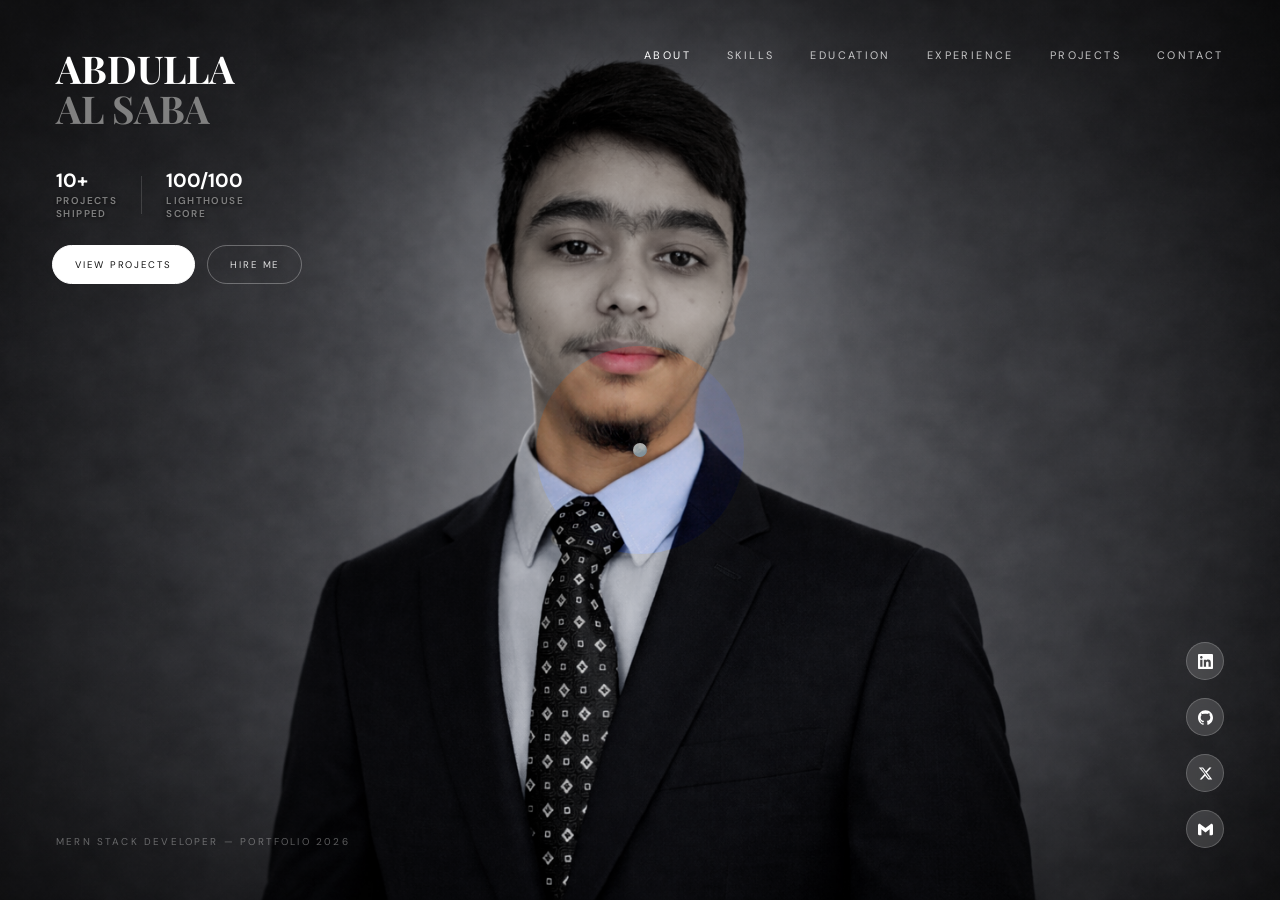
==== index.html @ 8717c853 "fix: portfolio ui and footer" ====
<!DOCTYPE html>
<html lang="en">

<head>
  <meta charset="UTF-8">
  <meta name="viewport" content="width=device-width, initial-scale=1.0">
  <meta name="description"
    content="Abdulla Al Saba — MERN Stack Developer specializing in MongoDB, Express.js, React, Node.js, Next.js, and Tailwind CSS. View my projects and resume.">
  <title>Abdulla Al Saba</title>
  <meta property="og:title" content="Abdulla Al Saba — MERN Stack Developer">
  <meta property="og:description"
    content="MERN Stack Developer specializing in MongoDB, Express.js, React, Node.js, Next.js, and Tailwind CSS.">
  <meta property="og:image" content="https://abdulla.pro.bd/profile/abdullaal.png">
  <meta property="og:url" content="https://abdulla.pro.bd/">
  <meta property="og:type" content="website">
  <link
    href="https://fonts.googleapis.com/css2?family=Playfair+Display:ital,wght@0,400;0,700;1,400&family=Cormorant+Garamond:wght@300;400;500&family=DM+Sans:wght@300;400&display=swap"
    rel="stylesheet">

  <link rel="shortcut icon" href="./favicon/my-brand.svg" type="image/x-icon">
  <link rel="apple-touch-icon" href="./favicon/my-brand.svg">
  <link rel="stylesheet" href="./styles.css">
</head>

<body>

  <!-- ===== HERO ===== -->
  <div id="hero">
    <div id="grid"></div>
    <div id="portrait-layer">
      <img id="img-base" alt="Abdulla Al Saba" src="./profile/saba.png">
      <img id="img-alt" alt="Abdulla Al Saba" src="./profile/saba.png">
    </div>
    <div id="hero-ui">
      <div id="name">
        <span id="name-first">ABDULLA</span>
        <span id="name-last">AL SABA</span>
      </div>

      <nav id="nav">
        <button id="nav-toggle" class="nav-toggle" aria-label="Open menu" aria-expanded="false"
          aria-controls="nav-menu">
          <span class="nav-toggle-lines" aria-hidden="true"></span>
        </button>

        <div id="nav-links" class="nav-links" aria-label="Primary navigation">
          <a href="#" class="nav-about" id="nav-about-btn">About</a>
          <a href="#" id="nav-skills-btn">Skills</a>
          <a href="#" id="nav-resume-btn">Education</a>
          <a href="#" id="nav-experience-btn">Experience</a>
          <a href="#" id="nav-projects-btn">Projects</a>
          <a href="#" id="nav-contact-btn">Contact</a>
        </div>

        <div id="nav-menu" class="nav-menu" aria-hidden="true">
          <a href="#" class="nav-menu-link" data-open="sec-about">About</a>
          <a href="#" class="nav-menu-link" data-open="sec-skills">Skills</a>
          <a href="#" class="nav-menu-link" data-open="sec-resume">Education</a>
          <a href="#" class="nav-menu-link" data-open="sec-experience">Experience</a>
          <a href="#" class="nav-menu-link" data-open="sec-projects">Projects</a>
          <a href="#" class="nav-menu-link" data-open="sec-contact">Contact</a>
        </div>
      </nav>

      <div id="socials">
        <a href="https://www.linkedin.com/in/abdullah-alsaba/" target="_blank" title="LinkedIn">
          <svg viewBox="0 0 24 24">
            <path
              d="M20.447 20.452h-3.554v-5.569c0-1.328-.027-3.037-1.852-3.037-1.853 0-2.136 1.445-2.136 2.939v5.667H9.351V9h3.414v1.561h.046c.477-.9 1.637-1.85 3.37-1.85 3.601 0 4.267 2.37 4.267 5.455v6.286zM5.337 7.433c-1.144 0-2.063-.926-2.063-2.065 0-1.138.92-2.063 2.063-2.063 1.14 0 2.064.925 2.064 2.063 0 1.139-.925 2.065-2.064 2.065zm1.782 13.019H3.555V9h3.564v11.452zM22.225 0H1.771C.792 0 0 .774 0 1.729v20.542C0 23.227.792 24 1.771 24h20.451C23.2 24 24 23.227 24 22.271V1.729C24 .774 23.2 0 22.222 0h.003z" />
          </svg>
        </a>
        <a href="https://github.com/abdullah-alsaba" target="_blank" title="GitHub">
          <svg viewBox="0 0 24 24">
            <path
              d="M12 .297c-6.63 0-12 5.373-12 12 0 5.303 3.438 9.8 8.205 11.385.6.113.82-.258.82-.577 0-.285-.01-1.04-.015-2.04-3.338.724-4.042-1.61-4.042-1.61C4.422 18.07 3.633 17.7 3.633 17.7c-1.087-.744.084-.729.084-.729 1.205.084 1.838 1.236 1.838 1.236 1.07 1.835 2.809 1.305 3.495.998.108-.776.417-1.305.76-1.605-2.665-.3-5.466-1.332-5.466-5.93 0-1.31.465-2.38 1.235-3.22-.135-.303-.54-1.523.105-3.176 0 0 1.005-.322 3.3 1.23.96-.267 1.98-.399 3-.405 1.02.006 2.04.138 3 .405 2.28-1.552 3.285-1.23 3.285-1.23.645 1.653.24 2.873.12 3.176.765.84 1.23 1.91 1.23 3.22 0 4.61-2.805 5.625-5.475 5.92.42.36.81 1.096.81 2.22 0 1.606-.015 2.896-.015 3.286 0 .315.21.69.825.57C20.565 22.092 24 17.592 24 12.297c0-6.627-5.373-12-12-12" />
          </svg>
        </a>
        <a href="https://x.com/abdulla_saba" target="_blank" title="X">
          <svg viewBox="0 0 24 24">
            <path
              d="M18.244 2.25h3.308l-7.227 8.26 8.502 11.24H16.17l-4.714-6.231-5.401 6.231H2.748l7.73-8.835L1.254 2.25H8.08l4.713 6.231zm-1.161 17.52h1.833L7.084 4.126H5.117z" />
          </svg>
        </a>
        <a href="mailto:abdullah.alsaba.dev@gmail.com" title="Email">
          <svg viewBox="0 0 24 24">
            <path
              d="M24 5.457v13.909c0 .904-.732 1.636-1.636 1.636h-3.819V11.73L12 16.64l-6.545-4.91v9.273H1.636A1.636 1.636 0 0 1 0 19.366V5.457c0-2.023 2.309-3.178 3.927-1.964L5.455 4.64 12 9.548l6.545-4.91 1.528-1.145C21.69 2.28 24 3.434 24 5.457z" />
          </svg>
        </a>
      </div>

      <div id="hero-stats">
        <div class="hero-stat">
          <span class="hero-stat-num">10+</span>
          <span class="hero-stat-label">PROJECTS<br>SHIPPED</span>
        </div>
        <span class="hero-stat-divider"></span>
        <div class="hero-stat">
          <span class="hero-stat-num">100/100</span>
          <span class="hero-stat-label">LIGHTHOUSE<br>SCORE</span>
        </div>
      </div>

      <div id="hero-cta">
        <a href="#" id="cta-projects" class="cta-btn cta-primary">View Projects</a>
        <a href="#" id="cta-contact" class="cta-btn cta-secondary">Hire Me</a>
      </div>

      <div id="tagline">
        MERN Stack Developer — Portfolio 2026
      </div>
    </div>
  </div>

  <!-- ===== ABOUT PANEL ===== -->
  <div id="about-panel">
    <div id="about-panel-main">
      <div id="about-img">
        <img src="./profile/abdullaal.png" alt="Abdulla Al Saba" />
      </div>
      <div id="about-content">

        <button id="back-btn">
          <svg viewBox="0 0 24 24" stroke-width="1.5" stroke-linecap="round" stroke-linejoin="round">
            <path d="M19 12H5M12 5l-7 7 7 7" />
          </svg>
          Back
        </button>

        <div>
          <!-- Sub-navigation -->
          <div id="about-subnav">
            <button class="subnav-btn active" data-target="sec-about">About Me</button>
            <button class="subnav-btn" data-target="sec-skills">Skills</button>
            <button class="subnav-btn" data-target="sec-resume">Education</button>
            <button class="subnav-btn" data-target="sec-experience">Experience</button>
            <button class="subnav-btn" data-target="sec-projects">Projects</button>
            <button class="subnav-btn" data-target="sec-contact">Contact</button>
          </div>

          <!-- ABOUT ME -->
          <div id="sec-about" class="about-section visible">
            <p class="about-eyebrow">Who I Am</p>
            <h1 class="about-heading">Crafting<br><em>meaningful</em><br>experiences.</h1>

            <p class="about-body">
              I'm <strong>Abdulla Al Saba</strong>, a <strong>MERN Stack Developer</strong> who enjoys turning ideas
              into
              clean, responsive, and scalable web applications. What pulled me into programming wasn't a single
              moment — it was the slow realization that every website I used was just logic and structure someone had
              carefully put together, and I wanted to learn how to build that myself.
            </p>

            <p class="about-body">
              I work across the full stack: on the backend, I design <strong>REST APIs</strong>, build secure
              <strong>JWT and OAuth authentication flows</strong>, and work with <strong>MongoDB</strong> for data
              modeling and management. On the frontend, I craft interfaces with
              <strong>React, Next.js, TypeScript, and Tailwind CSS</strong>. Alongside project work, I practice
              algorithmic problem-solving on <strong>LeetCode</strong> to keep my DSA fundamentals sharp — because
              solid architecture and clean logic come from the same foundation.
            </p>

            <p class="about-body">
              I'm currently pursuing a <strong>BSc in Chemistry</strong> at Dhaka Central University, but software
              development is where I direct most of my time and energy — it's a deliberate choice, not a backup plan.
              I care about writing code that's easy to reason about, not just code that works.
            </p>

            <p class="about-body"
              style="font-style: italic; color: rgba(255,255,255,0.5); border-left: 2px solid rgba(255,255,255,0.15); padding-left: 16px;">
              Building full-stack applications with React, Next.js, TypeScript, Node.js, Express.js, and MongoDB —
              with a focus on clean architecture, secure authentication, and responsive user experiences.
            </p>
          </div>

          <!-- SKILLS -->
          <div id="sec-skills" class="about-section">
            <p class="about-eyebrow">Skills</p>
            <h1 class="about-heading">My<br>skills.</h1>

            <div class="skills-groups">
              <div class="skills-group">
                <p class="skills-group-title">Frontend</p>
                <div class="skills-group-list">
                  <div class="skill-item">
                    <div class="skill-name">React.js</div>
                    <div class="skill-desc">Components, hooks, state, UI patterns</div>
                  </div>

                  <div class="skill-item">
                    <div class="skill-name">Next.js</div>
                    <div class="skill-desc">App Router, SSR, API routes, routing, deployment</div>
                  </div>

                  <div class="skill-item">
                    <div class="skill-name">TypeScript</div>
                    <div class="skill-desc">Types, interfaces, generics, type-safe development</div>
                  </div>

                  <div class="skill-item">
                    <div class="skill-name">JavaScript (ES6+)</div>
                    <div class="skill-desc">Core language, async programming, DOM</div>
                  </div>

                  <div class="skill-item">
                    <div class="skill-name">Tailwind CSS / DaisyUI</div>
                    <div class="skill-desc">Utility-first styling, responsive layouts</div>
                  </div>

                  <div class="skill-item">
                    <div class="skill-name">HTML5 / CSS3</div>
                    <div class="skill-desc">Semantic structure, layouts, animations</div>
                  </div>

                  <div class="skill-item">
                    <div class="skill-name">Framer Motion</div>
                    <div class="skill-desc">Page and component animations</div>
                  </div>
                </div>
              </div>

              <div class="skills-group">
                <p class="skills-group-title">Backend</p>
                <div class="skills-group-list">
                  <div class="skill-item">
                    <div class="skill-name">Node.js / Express.js</div>
                    <div class="skill-desc">REST API design & structure</div>
                  </div>
                  <div class="skill-item">
                    <div class="skill-name">Authentication</div>
                    <div class="skill-desc">JWT, OAuth, Better Auth, HttpOnly cookie-based auth</div>
                  </div>
                  <div class="skill-item">
                    <div class="skill-name">MongoDB</div>
                    <div class="skill-desc">Schema design, normalized collections, relational queries</div>
                  </div>
                  <div class="skill-item">
                    <div class="skill-name">REST APIs</div>
                    <div class="skill-desc">CRUD, filtering, search endpoints</div>
                  </div>
                </div>
              </div>

              <div class="skills-group">
                <p class="skills-group-title">Tools &amp; Deployment</p>
                <div class="skills-group-list">
                  <div class="skill-item">
                    <div class="skill-name">Git / GitHub</div>
                  </div>
                  <div class="skill-item">
                    <div class="skill-name">Vercel, Netlify, Render, Railway</div>
                  </div>
                  <div class="skill-item">
                    <div class="skill-name">Vite, Firebase</div>
                  </div>
                  <div class="skill-item">
                    <div class="skill-name">LeetCode</div>
                    <div class="skill-desc">DSA / problem solving</div>
                  </div>
                </div>
              </div>

              <div class="skills-group-tags">
                <p class="skills-group-title">Tools I use</p>
                <div class="skills-row">
                  <span class="skill-tag">Node.js</span>
                  <span class="skill-tag">Express.js</span>
                  <span class="skill-tag">React</span>
                  <span class="skill-tag">MongoDB</span>
                  <span class="skill-tag">Next.js</span>
                  <span class="skill-tag">REST APIs</span>
                  <span class="skill-tag">JWT</span>
                  <span class="skill-tag">OAuth</span>
                  <span class="skill-tag">Vercel</span>
                  <span class="skill-tag">Render</span>
                  <span class="skill-tag">Railway</span>
                  <span class="skill-tag">JavaScript</span>
                  <span class="skill-tag">TypeScript</span>
                  <span class="skill-tag">Tailwind CSS</span>
                </div>
              </div>
            </div>
          </div>

          <!-- RESUME -->
          <div id="sec-resume" class="about-section">
            <p class="about-eyebrow">Education</p>
            <h1 class="about-heading">My<br>educational journey.</h1>

            <p class="about-body" style="margin-bottom: 24px;">
              While pursuing my BSc in Chemistry, I discovered a strong interest in web development
              and started learning to code on my own. Since then, I have been building projects and
              developing my web development skills alongside my academic studies.
            </p>

            <p class="section-label">Education</p>
            <div class="journey" aria-label="Education timeline">
              <div class="journey-item">
                <div class="journey-row">
                  <div class="journey-degree">BSc in Chemistry</div>
                  <div class="journey-year">Ongoing</div>
                </div>
                <div class="journey-org">Dhaka Central University</div>
              </div>

              <div class="journey-item">
                <div class="journey-row">
                  <div class="journey-degree">HSC</div>
                  <div class="journey-year">2021</div>
                </div>
                <div class="journey-org">Nishindara Fakir Uddin School and College</div>
              </div>

              <div class="journey-item">
                <div class="journey-row">
                  <div class="journey-degree">Alim (equivalent to HSC / A-Level)</div>
                  <div class="journey-year">TODO</div>
                </div>
                <div class="journey-org">TODO: Add institution name</div>
              </div>

              <div class="journey-item">
                <div class="journey-row">
                  <div class="journey-degree">Dakhil (equivalent to SSC / O-Level)</div>
                  <div class="journey-year">2019</div>
                </div>
                <div class="journey-org">Nasaratpur Dhontola Alim Madrasha</div>
              </div>
            </div>
          </div>

          <!-- EXPERIENCE -->
          <div id="sec-experience" class="about-section">
            <p class="about-eyebrow">Work History</p>
            <h1 class="about-heading">My<br>experience.</h1>

            <p class="about-body" style="margin-bottom: 24px;">
              Roles and positions that shaped my approach to development, collaboration, and
              structured thinking — long before I wrote my first line of production code.
            </p>

            <p class="section-label">Experience</p>
            <div class="journey" aria-label="Work experience timeline">
              <div class="journey-item">
                <div class="journey-row">
                  <div class="journey-degree">Computer Lab Assistant (Part-Time)</div>
                  <div class="journey-year">Jan 2025 – Jan 2026</div>
                </div>
                <div class="journey-org">Faisal's Commerce Lab — Dhaka, Bangladesh</div>
                <ul class="journey-bullets">
                  <li>Managed and formatted structured digital documents, spreadsheets, and records — early exposure to
                    organized, systematic workflows that later shaped how I approach clean, structured code.</li>
                  <li>Coordinated with teachers and students to gather information and prepare materials, building
                    communication and attention-to-detail habits relevant to client/collaborative work.</li>
                  <li>Handled document editing and basic image editing in Photoshop, maintaining organized digital file
                    systems — a habit that carried over into how I structure project folders and codebases today.</li>
                </ul>
              </div>
            </div>
          </div>

          <!-- PROJECTS -->
          <div id="sec-projects" class="about-section">
            <p class="about-eyebrow">Selected Work</p>
            <h1 class="about-heading">What I've<br>built.</h1>

            <div class="projects-grid">
              <div class="project-card">
                <p class="project-number">01</p>
                <p class="project-title">Personal Portfolio Website</p>
                <p class="project-desc">My personal portfolio website — fully responsive, built from scratch with custom
                  cursor interactions and smooth section transitions. Deployed with a custom domain and SEO
                  optimization.
                </p>
                <div class="project-metrics">
                  <span class="metric-badge metric-badge-accent">100/100 Lighthouse (Accessibility / Best Practices /
                    SEO)</span>
                </div>
                <div class="project-actions">
                  <a class="project-link" href="./projects/portfolio.html">View Details</a>
                  <a class="project-link" href="https://abdulla.pro.bd/" target="_blank" rel="noreferrer">Live</a>
                  <a class="project-link" href="https://github.com/abdullah-alsaba/ABDULLA-AL-SABA" target="_blank"
                    rel="noreferrer">GitHub</a>
                </div>
                <div class="project-tags">
                  <span class="project-tag">HTML</span>
                  <span class="project-tag">CSS</span>
                  <span class="project-tag">JavaScript</span>
                </div>
              </div>

              <div class="project-card">
                <p class="project-number">02</p>
                <p class="project-title">SkillSphere</p>
                <p class="project-desc">An online learning platform designed to deliver an engaging and user-friendly
                  educational experience. Features a responsive interface, organized course content, and reusable React
                  components — demonstrating modern frontend architecture and clean UI development. Structured the app
                  around Next.js file-based routing with reusable course card components to keep page code DRY, and used
                  CSS Grid layouts for course listings rather than flexbox so content scales predictably across device
                  sizes.</p>
                <div class="project-metrics">
                  <span class="metric-badge metric-badge-accent">92/100 PERFORMANCE</span>
                  <span class="metric-badge metric-badge-accent">100/100 BEST PRACTICES</span>
                  <span class="metric-badge metric-badge-accent">100/100 SEO</span>
                </div>
                <div class="project-actions">
                  <a class="project-link" href="./projects/skillsphere.html">View Details</a>
                  <a class="project-link" href="https://skillsphere-omega-neon.vercel.app/" target="_blank"
                    rel="noreferrer">Live</a>
                  <a class="project-link" href="https://github.com/abdullah-alsaba/SkillSphereb" target="_blank"
                    rel="noreferrer">GitHub</a>
                </div>
                <div class="project-tags">
                  <span class="project-tag">Next.js</span>
                  <span class="project-tag">React</span>
                  <span class="project-tag">JavaScript</span>
                  <span class="project-tag">HTML</span>
                  <span class="project-tag">CSS</span>
                </div>
              </div>


              <div class="project-card">
                <p class="project-number">03</p>
                <p class="project-title">Fable</p>
                <p class="project-desc">
                  A full-stack digital ebook sharing and publishing platform built for readers and independent writers.
                  Fable allows readers to discover, purchase, bookmark, and read ebooks, while writers can publish and
                  manage
                  their own books. The platform includes role-based access for Readers, Writers, and Admins, secure
                  authentication,
                  Stripe payments, ebook management, image uploads, search and filtering, responsive dashboards, and
                  admin
                  analytics.
                </p>

                <div class="project-metrics">
                  <span class="metric-badge metric-badge-accent">100/100 BEST PRACTICES</span>
                  <span class="metric-badge metric-badge-accent">100/100 SEO</span>
                </div>

                <div class="project-actions">
                  <a class="project-link" href="./projects/fable.html">View Details</a>
                  <a class="project-link" href="https://fable-nine-ashy.vercel.app/" target="_blank"
                    rel="noreferrer">Live</a>
                  <a class="project-link" href="https://github.com/abdullah-alsaba/Fable_client" target="_blank"
                    rel="noreferrer">Client</a>
                  <a class="project-link" href="https://github.com/abdullah-alsaba/Fable_server" target="_blank"
                    rel="noreferrer">Server</a>
                </div>

                <div class="project-tags">
                  <span class="project-tag">Next.js</span>
                  <span class="project-tag">React</span>
                  <span class="project-tag">Node.js</span>
                  <span class="project-tag">Express.js</span>
                  <span class="project-tag">MongoDB</span>
                  <span class="project-tag">Stripe</span>
                </div>
              </div>


              <div class="project-card">
                <p class="project-number">04</p>
                <p class="project-title">SportNest</p>
                <p class="project-desc">A full-stack sports facility booking platform, similar in spirit to Playo or
                  BookMyTurf. Users can search, filter, and book facilities by date and time slot, while logged-in
                  owners
                  can list and manage their own facilities. Chose a JWT stored in an HttpOnly cookie over local storage
                  to
                  keep auth state secure and persistent across page reloads, verified through Express middleware on
                  every
                  protected route. Designed the MongoDB schema around normalized Facility, Booking, and User collections
                  with referenced ObjectIds to keep booking history queries fast and avoid data duplication.</p>
                <div class="project-metrics">
                  <span class="metric-badge">8 REST API Endpoints</span>
                  <span class="metric-badge">88 Lighthouse Performance</span>
                  <span class="metric-badge metric-badge-accent">96 Lighthouse Accessibility</span>
                  <span class="metric-badge">3 MongoDB Collections</span>
                </div>
                <div class="project-actions">
                  <a class="project-link" href="./projects/sportnest.html">View Details</a>
                  <a class="project-link" href="https://sportnest-teal.vercel.app/" target="_blank"
                    rel="noreferrer">Live</a>
                  <a class="project-link" href="https://github.com/abdullah-alsaba/SportNest-client" target="_blank"
                    rel="noreferrer">Client</a>
                  <a class="project-link" href="https://github.com/abdullah-alsaba/SportNest-server" target="_blank"
                    rel="noreferrer">Server</a>
                </div>
                <div class="project-tags">
                  <span class="project-tag">Next.js</span>
                  <span class="project-tag">React</span>
                  <span class="project-tag">Node.js</span>
                  <span class="project-tag">Express.js</span>
                  <span class="project-tag">MongoDB</span>
                  <span class="project-tag">JWT</span>
                  <span class="project-tag">Framer Motion</span>
                  <span class="project-tag">Tailwind CSS</span>
                </div>
              </div>
            </div>
          </div>

          <!-- CONTACT -->
          <div id="sec-contact" class="about-section">
            <p class="about-eyebrow">Get In Touch</p>
            <h1 class="about-heading">Let's<br>connect.</h1>

            <div class="contact-card">
              <p class="about-body" style="margin-bottom: 18px; max-width: 680px;">
                For collaboration, internships, or project inquiries, feel free to reach out. I typically respond within
                24–48 hours.
              </p>

              <div class="contact-grid">
                <div class="contact-item">
                  <div class="contact-label">Email</div>
                  <div class="contact-value">
                    <a href="mailto:abdullah.alsaba.dev@gmail.com">abdullah.alsaba.dev@gmail.com</a>
                  </div>
                </div>

                <div class="contact-item">
                  <div class="contact-label">WhatsApp</div>
                  <div class="contact-value">
                    <a href="https://wa.me/8801537312828" target="_blank" rel="noreferrer">+880 1537-312828</a>
                  </div>
                </div>
              </div>

              <div class="contact-cta-row">
                <a class="whatsapp-btn" href="https://wa.me/8801537312828" target="_blank" rel="noreferrer">
                  <svg viewBox="0 0 32 32" aria-hidden="true">
                    <path fill="currentColor"
                      d="M19.11 17.205c-.372 0-1.088 1.39-1.518 1.39a.63.63 0 0 1-.315-.1c-.802-.402-1.504-.817-2.163-1.447-.545-.516-1.146-1.29-1.46-1.963a.426.426 0 0 1-.073-.215c0-.33.99-.945.99-1.49 0-.143-.73-2.09-.832-2.335-.143-.372-.214-.487-.6-.487-.187 0-.36-.043-.53-.043-.302 0-.53.115-.746.315-.688.645-1.032 1.318-1.064 2.263-.188 2.263.706 5.415 2.972 6.687 1.28.832 2.54 1.245 3.775 1.245.93 0 1.866-.315 2.654-.977.38-.315.988-1.315 1.273-1.588.187-.187.36-.143.607.042.52.427 1.314.93 1.915 1.175.293.114.523.172.707.172.26 0 .486-.05.68-.24.266-.264.49-.68.688-1.102.187-.407.345-.845.41-1.177.064-.332.03-.572-.13-.773-.36-.455-.816-.77-1.388-.77zm-3.09-12.642C7.65 4.563 0 11.97 0 20.933c0 3.646 1.485 7.06 4.18 9.606l-.42 1.54 1.585-.415a18.76 18.76 0 0 0 9.805 2.72h.01c9.265 0 16.843-7.408 16.843-16.535 0-4.416-1.72-8.557-4.855-11.66A16.455 16.455 0 0 0 16.02 4.563zm.006 2.168c3.81 0 7.357 1.478 10.03 4.152a14.285 14.285 0 0 1 4.147 10.05c0 7.872-6.767 14.276-15.11 14.276a16.63 16.63 0 0 1-8.513-2.375l-.607-.358-.6 2.2-.593.155-.618 2.26-.886.232a15.68 15.68 0 0 1-3.65-1.23l-.53-.265.355-.775c.107-.232.31-.65.457-.962a15.54 15.54 0 0 1-1.352-6.98c0-7.872 6.767-14.276 15.11-14.276zM26.01 26.94a1 1 0 0 1-.208 1.394 1 1 0 0 1-1.394-.208 9.313 9.313 0 0 0-7.192-3.18 9.313 9.313 0 0 0-6.65 2.765 1 1 0 1 1-1.332-1.49 11.304 11.304 0 0 1 7.982-3.32 11.304 11.304 0 0 1 8.994 3.864z" />
                  </svg>
                  Message on WhatsApp
                </a>
              </div>

              <form id="contact-form" class="contact-form"
                action="https://formsubmit.co/ajax/abdullah.alsaba.dev@gmail.com" method="POST" novalidate>
                <input type="hidden" name="_subject" value="New message from portfolio website" />
                <input type="hidden" name="_template" value="table" />
                <input type="text" name="_honey" class="contact-honey" tabindex="-1" autocomplete="off" />

                <div class="form-grid">
                  <div class="form-field">
                    <label class="form-label" for="contact-name">Your Name</label>
                    <input id="contact-name" class="form-input" name="name" type="text" placeholder="Your full name"
                      required />
                    <div class="form-error" data-for="contact-name" aria-live="polite"></div>
                  </div>

                  <div class="form-field">
                    <label class="form-label" for="contact-email">Your Email</label>
                    <input id="contact-email" class="form-input" name="email" type="email" placeholder="you@example.com"
                      required />
                    <div class="form-error" data-for="contact-email" aria-live="polite"></div>
                  </div>
                </div>

                <div class="form-field">
                  <label class="form-label" for="contact-message">Your Message</label>
                  <textarea id="contact-message" class="form-textarea" name="message" rows="6"
                    placeholder="Tell me about your project…" required></textarea>
                  <div class="form-error" data-for="contact-message" aria-live="polite"></div>
                </div>

                <div class="form-actions">
                  <button id="contact-submit" class="form-submit" type="submit">Send Message</button>
                  <div id="contact-status" class="form-status" aria-live="polite">
                    <svg id="status-icon" viewBox="0 0 24 24" style="display:none;" width="18" height="18">
                      <path id="status-icon-path" fill="none" stroke-width="2" stroke-linecap="round"
                        stroke-linejoin="round" />
                    </svg>
                    <span id="status-text"></span>
                  </div>
                </div>
              </form>

              <div class="resume-divider"></div>
              <p class="section-label">Resume</p>
              <a class="resume-download" href="./Abdulla_Resume.pdf" target="_blank" rel="noreferrer"
                id="view-resume-btn">
                <svg viewBox="0 0 24 24" stroke-width="1.5" stroke-linecap="round" stroke-linejoin="round">
                  <path d="M12 5v14M5 12h14" />
                </svg>
                View Resume
              </a>
            </div>
          </div>

          <!-- FOOTER — lives inside the scrollable content, so it only comes
             into view once the user has scrolled to the end of a section -->
          <div id="about-footer">
            <span id="about-footer-name">Abdulla Al Saba — © 2026</span>
            <div id="about-footer-links">
              <a href="https://www.linkedin.com/in/abdullah-alsaba/" target="_blank">LinkedIn</a>
              <a href="https://github.com/abdullah-alsaba" target="_blank">GitHub</a>
              <a href="mailto:abdullah.alsaba.dev@gmail.com">Email</a>
            </div>
          </div>

        </div>
      </div>
    </div>
  </div>

  <div id="cursor"></div>

  <script src="./script.js"></script>
</body>

</html>
---- styles.css ----
*,
*::before,
*::after {
  margin: 0;
  padding: 0;
  box-sizing: border-box;
}

/* Hide scrollbar but keep scroll functionality */

/* For Chrome, Edge, Safari */
::-webkit-scrollbar {
  display: none;
}

/* For Firefox */
html {
  scrollbar-width: none;
}

/* For IE & old Edge */
html {
  -ms-overflow-style: none;
}

html,
body {
  width: 100%;
  height: 100%;
  background: #111;
  font-family: 'Cormorant Garamond', serif;
  overflow: hidden;
  cursor: none;
}

/* ===== HERO PAGE ===== */
#hero {
  position: fixed;
  inset: 0;
  z-index: 1;
  transition: transform 0.9s cubic-bezier(0.77, 0, 0.175, 1), opacity 0.9s ease;
}

#hero.slide-out {
  transform: translateX(-100%);
  opacity: 0;
  pointer-events: none;
}

#grid {
  position: absolute;
  inset: -10%;
  width: 120%;
  height: 120%;
  background-image:
    linear-gradient(rgba(255, 255, 255, 0.04) 1px, transparent 1px),
    linear-gradient(90deg, rgba(255, 255, 255, 0.04) 1px, transparent 1px);
  background-size: 60px 60px;
  will-change: transform;
  z-index: 0;
}

#portrait-layer {
  position: absolute;
  inset: 0;
  display: flex;
  align-items: center;
  justify-content: center;
  background: #111;
  z-index: 1;
}

#img-base,
#img-alt {
  position: absolute;
  top: 0;
  left: 0;
  width: 100%;
  height: 100%;
  object-fit: cover;
  object-position: center 15%;
}

#img-base {
  filter: saturate(0.25) brightness(0.9);
  z-index: 1;
}

#img-alt {
  filter: saturate(1.05) contrast(1.05) brightness(0.9);
  z-index: 2;
  clip-path: circle(0px at 50% 50%);
}

/* UI overlay on hero */
#hero-ui {
  position: absolute;
  inset: 0;
  z-index: 10;
  pointer-events: none;
}

/* Name */
#name {
  position: absolute;
  top: 48px;
  left: 56px;
  font-family: 'Playfair Display', serif;
  font-size: clamp(2rem, 3vw, 3.2rem);
  font-weight: 700;
  line-height: 1.05;
  color: #fff;
  will-change: transform;
  pointer-events: auto;
}

#name-last {
  color: gray;
}

#name span {
  display: block;
  transition: color 0.3s ease;
}

/* NAV - top right */
#nav {
  position: absolute;
  top: 48px;
  right: 56px;
  display: flex;
  gap: 16px;
  align-items: center;
  pointer-events: auto;
  will-change: transform;
}

#nav a {
  font-family: 'DM Sans', sans-serif;
  font-size: 0.68rem;
  font-weight: 400;
  letter-spacing: 0.22em;
  text-transform: uppercase;
  color: rgba(255, 255, 255, 0.75);
  text-decoration: none;
  transition: color 0.3s ease;
  position: relative;
}

#nav a::after {
  content: '';
  position: absolute;
  bottom: -3px;
  left: 0;
  width: 100%;
  height: 1px;
  background: #fff;
  transform: scaleX(0);
  transform-origin: left;
  transition: transform 0.35s ease;
}

#nav a:hover {
  color: #fff;
}

#nav a:hover::after {
  transform: scaleX(1);
}

#nav a.nav-about {
  color: #fff;
}

.nav-links {
  display: flex;
  gap: 36px;
  align-items: center;
}

.nav-toggle {
  display: none;
  width: 42px;
  height: 42px;
  border-radius: 12px;
  border: 1px solid rgba(255, 255, 255, 0.18);
  background: rgba(255, 255, 255, 0.04);
  backdrop-filter: blur(8px);
  cursor: none;
  align-items: center;
  justify-content: center;
  transition: background 0.3s, border-color 0.3s, transform 0.2s;
}

.nav-toggle:hover {
  background: rgba(255, 255, 255, 0.07);
  border-color: rgba(255, 255, 255, 0.28);
}

.nav-toggle-lines {
  width: 18px;
  height: 12px;
  position: relative;
  display: block;
}

.nav-toggle-lines::before,
.nav-toggle-lines::after,
.nav-toggle-lines {
  background: transparent;
}

.nav-toggle-lines::before,
.nav-toggle-lines::after {
  content: "";
  position: absolute;
  left: 0;
  right: 0;
  height: 2px;
  background: rgba(255, 255, 255, 0.9);
  border-radius: 999px;
  transition: transform 0.25s ease, top 0.25s ease, opacity 0.2s ease;
}

.nav-toggle-lines::before {
  top: 0;
}

.nav-toggle-lines::after {
  top: 10px;
}

#nav.open .nav-toggle-lines::before {
  top: 5px;
  transform: rotate(45deg);
}

#nav.open .nav-toggle-lines::after {
  top: 5px;
  transform: rotate(-45deg);
}

.nav-menu {
  position: absolute;
  top: 56px;
  right: 0;
  width: min(320px, calc(100vw - 40px));
  border-radius: 16px;
  border: 1px solid rgba(255, 255, 255, 0.16);
  background: rgba(10, 10, 10, 0.82);
  backdrop-filter: blur(18px) saturate(120%);
  -webkit-backdrop-filter: blur(18px) saturate(120%);
  box-shadow: 0 30px 80px rgba(0, 0, 0, 0.45);
  padding: 10px;
  display: grid;
  gap: 6px;
  transform: translateY(-10px);
  opacity: 0;
  visibility: hidden;
  pointer-events: none;
  transition: transform 0.28s ease, opacity 0.28s ease, visibility 0s linear 0.28s;
  z-index: 9999;
}

#nav.open .nav-menu {
  transform: translateY(0);
  opacity: 1;
  visibility: visible;
  pointer-events: auto;
  transition: transform 0.28s ease, opacity 0.28s ease, visibility 0s;
}

.nav-menu-link {
  display: flex;
  align-items: center;
  justify-content: space-between;
  padding: 12px 14px;
  border-radius: 12px;
  border: 1px solid rgba(255, 255, 255, 0.06);
  background: rgba(255, 255, 255, 0.02);
  color: rgba(255, 255, 255, 0.85);
  text-decoration: none;
  font-family: 'DM Sans', sans-serif;
  font-size: 0.7rem;
  letter-spacing: 0.18em;
  text-transform: uppercase;
  transition: background 0.25s, border-color 0.25s, transform 0.25s;
  cursor: none;
}

.nav-menu-link:hover {
  background: rgba(255, 255, 255, 0.06);
  border-color: rgba(255, 255, 255, 0.18);
  transform: translateY(-1px);
}

/* Social icons */
#socials {
  position: absolute;
  bottom: 52px;
  right: 56px;
  display: flex;
  flex-direction: column;
  gap: 18px;
  align-items: flex-end;
  pointer-events: auto;
  will-change: transform;
}

#socials a {
  display: flex;
  align-items: center;
  justify-content: center;
  width: 38px;
  height: 38px;
  border-radius: 50%;
  background: rgba(255, 255, 255, 0.15);
  backdrop-filter: blur(6px);
  border: 1px solid rgba(255, 255, 255, 0.2);
  transition: background 0.3s ease, transform 0.2s ease, border-color 0.3s;
  text-decoration: none;
}

#socials a:hover {
  transform: scale(1.1);
  background: rgba(255, 255, 255, 0.9);
}

#socials a:hover svg {
  fill: #111;
}

#socials a svg {
  width: 15px;
  height: 15px;
  fill: #fff;
  transition: fill 0.3s ease;
}

/* Hero Stats */
#hero-stats {
  position: absolute;
  top: 170px;
  bottom: auto;
  left: 56px;
  display: flex;
  align-items: center;
  gap: 24px;
  max-width: 45vw;
  pointer-events: auto;
  will-change: transform;
}

.hero-stat {
  display: flex;
  flex-direction: column;
  align-items: flex-start;
  gap: 4px;
}

.hero-stat-num {
  font-family: 'DM Sans', 'Playfair Display', serif;
  font-size: clamp(1.1rem, 1.5vw, 1.4rem);
  font-weight: 700;
  color: #fff;
  line-height: 1.1;
}

.hero-stat-label {
  font-family: 'DM Sans', sans-serif;
  font-size: 0.62rem;
  font-weight: 600;
  line-height: 1.3;
  letter-spacing: 0.14em;
  text-transform: uppercase;
  color: gray;
  text-shadow: 0 1px 4px rgba(0, 0, 0, 0.9);
}

.hero-stat-divider {
  width: 1px;
  height: 38px;
  background: rgba(255, 255, 255, 0.14);
}

/* Hero CTA */
#hero-cta {
  position: absolute;
  top: 245px;
  bottom: auto;
  left: 52px;
  display: flex;
  gap: 12px;
  flex-wrap: wrap;
  max-width: 45vw;
  pointer-events: auto;
  will-change: transform;
}

.cta-btn {
  display: inline-flex;
  align-items: center;
  gap: 8px;
  padding: 12px 22px;
  border-radius: 100px;
  font-family: 'DM Sans', sans-serif;
  font-size: 0.6rem;
  letter-spacing: 0.2em;
  text-transform: uppercase;
  text-decoration: none;
  cursor: none;
  transition: all 0.3s ease;
  pointer-events: auto;
}

.cta-primary {
  background: #fff;
  color: #111;
  border: 1px solid #fff;
}

.cta-primary:hover {
  background: transparent;
  color: #fff;
}

.cta-primary svg {
  width: 12px;
  height: 12px;
  transition: transform 0.3s ease;
}

.cta-primary:hover svg {
  transform: translateY(2px);
}

.cta-secondary {
  background: transparent;
  color: rgba(255, 255, 255, 0.85);
  border: 1px solid rgba(255, 255, 255, 0.3);
}

.cta-secondary:hover {
  background: rgba(255, 255, 255, 0.08);
  border-color: rgba(255, 255, 255, 0.5);
  color: #fff;
}

/* Tagline */
#tagline {
  position: absolute;
  bottom: 52px;
  left: 56px;
  font-family: 'DM Sans', sans-serif;
  font-size: 0.62rem;
  letter-spacing: 0.22em;
  text-transform: uppercase;
  color: rgba(255, 255, 255, 0.35);
  will-change: transform;
}

/* Cursor */
#cursor {
  position: fixed;
  width: 14px;
  height: 14px;
  border-radius: 50%;
  background: rgba(255, 255, 255, 0.7);
  pointer-events: none;
  z-index: 99999;
  transform: translate(-50%, -50%);
  mix-blend-mode: difference;
  transition: width 0.2s, height 0.2s;
}

#cursor.big {
  width: 40px;
  height: 40px;
}

.echo {
  position: fixed;
  border-radius: 50%;
  border: 1px solid rgba(255, 255, 255, 0.2);
  pointer-events: none;
  z-index: 99998;
  transform: translate(-50%, -50%);
  animation: echoFade 0.7s ease-out forwards;
}

@keyframes echoFade {
  0% {
    opacity: 0.5;
    transform: translate(-50%, -50%) scale(1);
  }

  100% {
    opacity: 0;
    transform: translate(-50%, -50%) scale(2.5);
  }
}

/* ===== ABOUT PANEL ===== */
#about-panel {
  position: fixed;
  inset: 0;
  z-index: 2;
  display: flex;
  flex-direction: column;
  transform: translateX(100%);
  opacity: 0;
  transition: transform 0.9s cubic-bezier(0.77, 0, 0.175, 1), opacity 0.9s ease;
  pointer-events: none;
  background: #0e0e0e;
}

#about-panel.active {
  transform: translateX(0);
  opacity: 1;
  pointer-events: auto;
}

/* Row that holds the image strip + scrollable content */
#about-panel-main {
  display: flex;
  flex: 1;
  min-height: 0;
}

/* Left column - decorative image strip */
#about-img {
  width: 38%;
  flex-shrink: 0;
  position: relative;
  overflow: hidden;
}

#about-img img {
  width: 100%;
  height: 100%;
  object-fit: cover;
  object-position: center 15%;
  filter: saturate(0.6) brightness(0.75);
}

#about-img::after {
  content: '';
  position: absolute;
  inset: 0;
  background: linear-gradient(to right, transparent 60%, #0e0e0e 100%);
}

/* Right column - content (this is the ONLY scroll container in the panel;
   the footer now lives inside it, so it scrolls into view at the end) */
#about-content {
  flex: 1;
  background: #0e0e0e;
  padding: 80px 64px 40px 56px;
  display: flex;
  flex-direction: column;
  justify-content: flex-start;
  overflow-y: auto;
  position: relative;
  min-width: 0;
}


/* Back button */
#back-btn {
  position: absolute;
  top: 48px;
  right: 56px;
  font-family: 'DM Sans', sans-serif;
  font-size: 0.65rem;
  letter-spacing: 0.25em;
  text-transform: uppercase;
  color: rgba(255, 255, 255, 0.5);
  background: none;
  border: none;
  cursor: none;
  display: flex;
  align-items: center;
  gap: 10px;
  transition: color 0.3s;
}

#back-btn:hover {
  color: #fff;
}

#back-btn svg {
  width: 16px;
  height: 16px;
  stroke: currentColor;
  fill: none;
}

/* Section nav pills inside about */
#about-subnav {
  display: flex;
  gap: 10px;
  margin-bottom: 48px;
  flex-wrap: wrap;
}

.subnav-btn {
  font-family: 'DM Sans', sans-serif;
  font-size: 0.6rem;
  letter-spacing: 0.2em;
  text-transform: uppercase;
  padding: 8px 20px;
  border-radius: 100px;
  border: 1px solid rgba(255, 255, 255, 0.2);
  background: transparent;
  color: rgba(255, 255, 255, 0.5);
  cursor: none;
  transition: all 0.3s ease;
}

.subnav-btn:hover,
.subnav-btn.active {
  background: #fff;
  color: #111;
  border-color: #fff;
}

/* About sections */
.about-section {
  display: none;
  animation: fadeUp 0.5s ease forwards;
}

.about-section.visible {
  display: block;
}

@keyframes fadeUp {
  from {
    opacity: 0;
    transform: translateY(20px);
  }

  to {
    opacity: 1;
    transform: translateY(0);
  }
}

/* About Me */
.about-eyebrow {
  font-family: 'DM Sans', sans-serif;
  font-size: 0.6rem;
  letter-spacing: 0.3em;
  text-transform: uppercase;
  color: rgba(255, 255, 255, 0.35);
  margin-bottom: 20px;
}

.about-heading {
  font-family: 'Playfair Display', serif;
  font-size: clamp(2.2rem, 3.5vw, 3.8rem);
  font-weight: 700;
  line-height: 1.08;
  color: #fff;
  margin-bottom: 32px;
}

.about-body {
  font-family: 'Cormorant Garamond', serif;
  font-size: 1.2rem;
  font-weight: 300;
  line-height: 1.8;
  color: rgba(255, 255, 255, 0.6);
  max-width: 520px;
  margin-bottom: 40px;
}

.about-body strong {
  color: rgba(255, 255, 255, 0.9);
  font-weight: 500;
}

.section-label {
  margin-top: 6px;
  margin-bottom: 14px;
  font-family: 'DM Sans', sans-serif;
  font-size: 0.55rem;
  letter-spacing: 0.28em;
  text-transform: uppercase;
  color: rgba(255, 255, 255, 0.35);
}

/* Skills tags */
.skills-row {
  display: flex;
  flex-wrap: wrap;
  gap: 10px;
  margin-bottom: 40px;
}

.skill-tag {
  font-family: 'DM Sans', sans-serif;
  font-size: 0.6rem;
  letter-spacing: 0.15em;
  text-transform: uppercase;
  padding: 6px 14px;
  border: 1px solid rgba(255, 255, 255, 0.15);
  border-radius: 4px;
  color: rgba(255, 255, 255, 0.5);
}

/* Resume section */
.resume-block {
  margin-bottom: 36px;
}

.resume-year {
  font-family: 'DM Sans', sans-serif;
  font-size: 0.58rem;
  letter-spacing: 0.2em;
  color: rgba(255, 255, 255, 0.3);
  margin-bottom: 6px;
}

.resume-title {
  font-family: 'Playfair Display', serif;
  font-size: 1.3rem;
  color: #fff;
  margin-bottom: 4px;
}

.resume-org {
  font-family: 'DM Sans', sans-serif;
  font-size: 0.7rem;
  letter-spacing: 0.1em;
  color: rgba(255, 255, 255, 0.4);
  margin-bottom: 10px;
}

.resume-desc {
  font-family: 'Cormorant Garamond', serif;
  font-size: 1.05rem;
  line-height: 1.7;
  color: rgba(255, 255, 255, 0.55);
}

.resume-divider {
  height: 1px;
  background: rgba(255, 255, 255, 0.07);
  margin: 28px 0;
}

.resume-download {
  display: inline-flex;
  align-items: center;
  gap: 10px;
  margin-top: 8px;
  padding: 12px 28px;
  border: 1px solid rgba(255, 255, 255, 0.3);
  border-radius: 100px;
  font-family: 'DM Sans', sans-serif;
  font-size: 0.62rem;
  letter-spacing: 0.2em;
  text-transform: uppercase;
  color: #fff;
  text-decoration: none;
  transition: background 0.3s, color 0.3s;
  cursor: none;
}

.resume-download:hover {
  background: #fff;
  color: #111;
}

.resume-download svg {
  width: 13px;
  height: 13px;
  stroke: currentColor;
  fill: none;
}

/* Skills Groups */
.skills-groups {
  display: flex;
  flex-direction: column;
  gap: 28px;
  margin-bottom: 56px;
}

/* "Tools I use" card — nudged slightly right of the other cards, and its
   tag row replaces the usual grid layout used by the skill-item groups */
/* .skills-group-tags {
  margin-left: 12px;
} */

.skills-group-tags .skills-row {
  margin-bottom: 0;
}

.skills-group {
  border: 1px solid rgba(255, 255, 255, 0.07);
  border-radius: 12px;
  background: rgba(255, 255, 255, 0.02);
  padding: 18px 20px;
}

.skills-group-title {
  font-family: 'Playfair Display', serif;
  font-size: 1.15rem;
  color: #fff;
  margin-bottom: 14px;
  padding-bottom: 10px;
  border-bottom: 1px solid rgba(255, 255, 255, 0.06);
}

.skills-group-list {
  display: grid;
  grid-template-columns: repeat(2, minmax(0, 1fr));
  gap: 12px;
}

.skill-item {
  padding: 10px 12px;
  border-radius: 8px;
  background: rgba(255, 255, 255, 0.02);
  border: 1px solid rgba(255, 255, 255, 0.05);
}

.skill-name {
  font-family: 'Playfair Display', serif;
  font-size: 0.98rem;
  color: rgba(255, 255, 255, 0.85);
  line-height: 1.3;
}

.skill-desc {
  margin-top: 3px;
  font-family: 'DM Sans', sans-serif;
  font-size: 0.58rem;
  letter-spacing: 0.1em;
  text-transform: uppercase;
  color: rgba(255, 255, 255, 0.35);
  line-height: 1.5;
}

/* Timeline (education) */
.journey {
  position: relative;
  margin-top: 24px;
  margin-bottom: 28px;
  padding-left: 18px;
}

.journey::before {
  content: "";
  position: absolute;
  top: 6px;
  bottom: 6px;
  left: 2px;
  width: 1px;
  background: rgba(255, 255, 255, 0.09);
}

.journey-item {
  position: relative;
  padding: 16px 18px 16px 18px;
  margin-bottom: 14px;
  border: 1px solid rgba(255, 255, 255, 0.07);
  border-radius: 12px;
  background: rgba(255, 255, 255, 0.03);
}

.journey-item::before {
  content: "";
  position: absolute;
  left: -22px;
  top: 22px;
  width: 9px;
  height: 9px;
  border-radius: 50%;
  background: rgba(255, 255, 255, 0.6);
  box-shadow: 0 0 0 6px rgba(255, 255, 255, 0.06);
}

.journey-row {
  display: flex;
  gap: 14px;
  align-items: baseline;
  justify-content: space-between;
}

.journey-degree {
  font-family: 'Playfair Display', serif;
  font-size: 1.15rem;
  color: #fff;
}

.journey-year {
  font-family: 'DM Sans', sans-serif;
  font-size: 0.62rem;
  letter-spacing: 0.22em;
  text-transform: uppercase;
  color: rgba(255, 255, 255, 0.35);
  white-space: nowrap;
}

.journey-org {
  margin-top: 6px;
  font-family: 'DM Sans', sans-serif;
  font-size: 0.72rem;
  letter-spacing: 0.1em;
  color: rgba(255, 255, 255, 0.45);
}

.journey-bullets {
  margin-top: 12px;
  padding-left: 18px;
  list-style: disc;
}

.journey-bullets li {
  font-family: 'Cormorant Garamond', serif;
  font-size: 1.05rem;
  line-height: 1.65;
  color: rgba(255, 255, 255, 0.55);
  margin-bottom: 8px;
}

.journey-bullets li:last-child {
  margin-bottom: 0;
}

/* Projects section */
.projects-grid {
  display: grid;
  grid-template-columns: 1fr;
  gap: 14px;
}

.project-card {
  border: 1px solid rgba(255, 255, 255, 0.08);
  border-radius: 12px;
  padding: 20px 20px 18px;
  background: rgba(255, 255, 255, 0.02);
  transition: border-color 0.25s, background 0.25s, transform 0.25s;
  cursor: none;
  display: flex;
  flex-direction: column;
  gap: 10px;
  min-width: 0;
}

.project-card:hover {
  border-color: rgba(255, 255, 255, 0.2);
  background: rgba(255, 255, 255, 0.05);
  transform: translateY(-2px);
}

.project-number {
  font-family: 'DM Sans', sans-serif;
  font-size: 0.55rem;
  letter-spacing: 0.25em;
  color: rgba(255, 255, 255, 0.25);
}

.project-title {
  font-family: 'Playfair Display', serif;
  font-size: 1.4rem;
  color: #fff;
  line-height: 1.2;
}

.project-desc {
  font-family: 'Cormorant Garamond', serif;
  font-size: 1.05rem;
  line-height: 1.65;
  color: rgba(255, 255, 255, 0.5);
}

.project-actions {
  display: flex;
  gap: 10px;
  flex-wrap: wrap;
  margin-top: 2px;
}

.project-link {
  display: inline-flex;
  align-items: center;
  justify-content: center;
  padding: 10px 18px;
  border-radius: 100px;
  border: 1px solid rgba(255, 255, 255, 0.22);
  font-family: 'DM Sans', sans-serif;
  font-size: 0.6rem;
  letter-spacing: 0.2em;
  text-transform: uppercase;
  text-decoration: none;
  color: rgba(255, 255, 255, 0.85);
  background: rgba(255, 255, 255, 0.02);
  transition: background 0.3s, color 0.3s, border-color 0.3s;
  cursor: none;
  max-width: 100%;
}

.project-link:hover {
  background: #fff;
  color: #111;
  border-color: #fff;
}

.project-metrics {
  display: flex;
  flex-wrap: wrap;
  gap: 6px;
  margin-top: 2px;
}

.metric-badge {
  font-family: 'DM Sans', sans-serif;
  font-size: 0.52rem;
  letter-spacing: 0.1em;
  text-transform: uppercase;
  padding: 5px 12px;
  border-radius: 6px;
  background: rgba(255, 255, 255, 0.04);
  border: 1px solid rgba(255, 255, 255, 0.08);
  color: rgba(255, 255, 255, 0.5);
}

.metric-badge-accent {
  background: rgba(29, 158, 117, 0.1);
  border-color: rgba(29, 158, 117, 0.25);
  color: rgba(76, 217, 166, 0.85);
}

.project-tags {
  display: flex;
  flex-wrap: wrap;
  gap: 8px;
}

.project-tag {
  font-family: 'DM Sans', sans-serif;
  font-size: 0.55rem;
  letter-spacing: 0.12em;
  text-transform: uppercase;
  padding: 4px 12px;
  border-radius: 100px;
  background: rgba(255, 255, 255, 0.07);
  color: rgba(255, 255, 255, 0.45);
}

/* Contact */
.contact-card {
  border: 1px solid rgba(255, 255, 255, 0.08);
  border-radius: 12px;
  padding: 22px;
  background: rgba(255, 255, 255, 0.03);
}

.contact-grid {
  display: grid;
  grid-template-columns: repeat(2, minmax(0, 1fr));
  gap: 14px;
  margin-top: 16px;
}

.contact-item {
  padding: 14px 16px;
  border-radius: 12px;
  border: 1px solid rgba(255, 255, 255, 0.06);
  background: rgba(255, 255, 255, 0.02);
  min-width: 0;
}

.contact-label {
  font-family: 'DM Sans', sans-serif;
  font-size: 0.55rem;
  letter-spacing: 0.24em;
  text-transform: uppercase;
  color: rgba(255, 255, 255, 0.35);
  margin-bottom: 8px;
}

.contact-value a {
  color: rgba(255, 255, 255, 0.85);
  text-decoration: none;
  border-bottom: 1px solid rgba(255, 255, 255, 0.2);
  padding-bottom: 2px;
  transition: border-color 0.3s, color 0.3s;
  cursor: none;
  overflow-wrap: anywhere;
}

.contact-value a:hover {
  color: #fff;
  border-color: #fff;
}

.contact-cta-row {
  margin-top: 18px;
}

.whatsapp-btn {
  display: inline-flex;
  align-items: center;
  justify-content: center;
  gap: 10px;
  padding: 13px 26px;
  border-radius: 100px;
  border: 1px solid rgba(37, 211, 102, 0.45);
  background: rgba(37, 211, 102, 0.1);
  color: rgba(37, 211, 102, 0.95);
  font-family: 'DM Sans', sans-serif;
  font-size: 0.62rem;
  letter-spacing: 0.22em;
  text-transform: uppercase;
  text-decoration: none;
  cursor: none;
  transition: background 0.3s, color 0.3s, border-color 0.3s, transform 0.25s;
}

.whatsapp-btn svg {
  width: 15px;
  height: 15px;
  flex-shrink: 0;
}

.whatsapp-btn:hover {
  background: #25D366;
  color: #0e0e0e;
  border-color: #25D366;
  transform: translateY(-1px);
}

.contact-form {
  margin-top: 16px;
  padding-top: 16px;
  border-top: 1px solid rgba(255, 255, 255, 0.07);
}

.contact-honey {
  position: absolute;
  left: -9999px;
  opacity: 0;
}

.form-grid {
  display: grid;
  grid-template-columns: repeat(2, minmax(0, 1fr));
  gap: 12px;
}

.form-field {
  min-width: 0;
}

.form-label {
  display: block;
  margin-bottom: 8px;
  font-family: 'DM Sans', sans-serif;
  font-size: 0.55rem;
  letter-spacing: 0.24em;
  text-transform: uppercase;
  color: rgba(255, 255, 255, 0.35);
}

.form-input,
.form-textarea {
  width: 100%;
  border-radius: 12px;
  border: 1px solid rgba(255, 255, 255, 0.12);
  background: rgba(255, 255, 255, 0.02);
  color: rgba(255, 255, 255, 0.9);
  padding: 12px 14px;
  font-family: 'DM Sans', sans-serif;
  font-size: 0.9rem;
  outline: none;
  transition: border-color 0.25s, background 0.25s;
}

.form-textarea {
  resize: vertical;
  min-height: 140px;
}

.form-input:focus,
.form-textarea:focus {
  border-color: rgba(255, 255, 255, 0.35);
  background: rgba(255, 255, 255, 0.04);
}

.form-input[aria-invalid="true"],
.form-textarea[aria-invalid="true"] {
  border-color: rgba(255, 96, 96, 0.55);
}

.form-error {
  min-height: 18px;
  margin-top: 8px;
  font-family: 'DM Sans', sans-serif;
  font-size: 0.72rem;
  color: rgba(255, 96, 96, 0.85);
}

.form-actions {
  display: flex;
  align-items: center;
  justify-content: space-between;
  gap: 14px;
  flex-wrap: wrap;
  margin-top: 14px;
}

.form-submit {
  display: inline-flex;
  align-items: center;
  justify-content: center;
  padding: 12px 22px;
  border-radius: 100px;
  border: 1px solid rgba(255, 255, 255, 0.22);
  background: rgba(255, 255, 255, 0.04);
  color: #fff;
  font-family: 'DM Sans', sans-serif;
  font-size: 0.62rem;
  letter-spacing: 0.22em;
  text-transform: uppercase;
  cursor: none;
  transition: background 0.25s, color 0.25s, border-color 0.25s, transform 0.25s;
}

.form-submit:hover {
  background: #fff;
  color: #111;
  border-color: #fff;
  transform: translateY(-1px);
}

.form-submit:disabled {
  opacity: 0.55;
  cursor: not-allowed;
  transform: none;
}

.form-status {
  font-family: 'DM Sans', sans-serif;
  font-size: 0.8rem;
  color: rgba(255, 255, 255, 0.55);
  min-height: 20px;
}

.form-status {
  display: flex;
  align-items: center;
  gap: 8px;
  opacity: 0;
  transform: translateY(-4px);
  transition: opacity 0.3s ease, transform 0.3s ease;
}

.form-status.show {
  opacity: 1;
  transform: translateY(0);
}

.form-status.success #status-icon {
  stroke: #1D9E75;
}

.form-status.success #status-text {
  color: #1D9E75;
}

.form-status.error #status-icon {
  stroke: #E24B4A;
}

.form-status.error #status-text {
  color: #E24B4A;
}

.form-status.sending #status-text {
  color: var(--text-secondary, #666);
}

#status-icon {
  flex-shrink: 0;
}

/* Footer - now lives INSIDE #about-content (the scroll container), as the
   last element after every section, instead of being pinned outside it.
   That's what makes it appear only once the user scrolls to the end,
   rather than sitting fixed/cropped at the bottom of the viewport. */
#about-footer {
  margin-top: 56px;
  padding-top: 22px;
  border-top: 1px solid rgba(255, 255, 255, 0.07);
  display: flex;
  align-items: center;
  justify-content: space-between;
  gap: 18px;
  flex-wrap: wrap;
}

#about-footer-name {
  font-family: 'Playfair Display', serif;
  font-size: 0.9rem;
  color: rgba(255, 255, 255, 0.25);
  font-style: italic;
}

#about-footer-links {
  display: flex;
  gap: 20px;
  flex-wrap: wrap;
}

#about-footer-links a {
  font-family: 'DM Sans', sans-serif;
  font-size: 0.58rem;
  letter-spacing: 0.18em;
  text-transform: uppercase;
  color: rgba(255, 255, 255, 0.35);
  text-decoration: none;
  transition: color 0.3s;
}

#about-footer-links a:hover {
  color: #fff;
}

/* Modal (View Resume) */
.modal {
  position: fixed;
  inset: 0;
  display: none;
  align-items: center;
  justify-content: center;
  z-index: 999999;
  padding: 20px;
}

.modal.active {
  display: flex;
}

.modal-backdrop {
  position: absolute;
  inset: 0;
  background: rgba(0, 0, 0, 0.72);
  backdrop-filter: blur(10px);
}

.modal-panel {
  position: relative;
  width: min(720px, 100%);
  border-radius: 16px;
  background: rgba(14, 14, 14, 0.92);
  border: 1px solid rgba(255, 255, 255, 0.12);
  box-shadow: 0 30px 80px rgba(0, 0, 0, 0.6);
  padding: 24px 22px 20px;
}

.modal-top {
  display: flex;
  align-items: flex-start;
  justify-content: space-between;
  gap: 16px;
  margin-bottom: 14px;
}

.modal-title {
  font-family: 'Playfair Display', serif;
  font-size: 1.35rem;
  color: #fff;
  line-height: 1.15;
}

.modal-close {
  border: 1px solid rgba(255, 255, 255, 0.18);
  background: transparent;
  color: rgba(255, 255, 255, 0.8);
  border-radius: 100px;
  padding: 10px 14px;
  font-family: 'DM Sans', sans-serif;
  font-size: 0.6rem;
  letter-spacing: 0.2em;
  text-transform: uppercase;
  cursor: none;
  transition: background 0.3s, color 0.3s, border-color 0.3s;
}

.modal-close:hover {
  background: #fff;
  color: #111;
  border-color: #fff;
}

.modal-body {
  font-family: 'Cormorant Garamond', serif;
  font-size: 1.05rem;
  line-height: 1.75;
  color: rgba(255, 255, 255, 0.6);
}

/* ===== RESPONSIVE ===== */

/* ── Large desktop (1440px+) ── */
@media (min-width: 1440px) {
  #name {
    top: 56px;
    left: 72px;
    font-size: 3.6rem;
  }

  #hero-stats {
    left: 72px;
    top: 205px;
    bottom: auto;
  }

  #hero-cta {
    left: 68px;
    top: 285px;
    bottom: auto;
  }

  #nav {
    top: 60px;
    right: 72px;
  }

  #socials {
    bottom: 60px;
    right: 72px;
  }

  #tagline {
    bottom: 60px;
    left: 72px;
  }

  #about-content {
    padding: 88px 72px 40px 64px;
  }
}

/* ── Tablet landscape (1024px and below) ── */
@media (max-width: 1024px) {
  #about-img {
    width: 30%;
  }

  #about-content {
    padding: 64px 44px 32px 40px;
  }

  .projects-grid {
    grid-template-columns: 1fr;
  }

  .about-heading {
    font-size: clamp(2rem, 4vw, 3.2rem);
  }

  #hero-stats {
    left: 44px;
    top: 165px;
    bottom: auto;
    max-width: 50vw;
  }

  #hero-cta {
    left: 40px;
    top: 235px;
    bottom: auto;
    max-width: 50vw;
  }
}

/* ── Tablet portrait (768px and below) ── */
@media (max-width: 768px) {
  #about-img {
    display: none;
  }

  #about-panel {
    flex-direction: column;
  }

  #about-panel-main {
    flex-direction: column;
  }

  #about-content {
    padding: 56px 32px 32px;
    flex: 1 1 auto;
    min-height: 0;
  }

  #back-btn {
    right: 32px;
    top: 32px;
  }

  #nav {
    right: 28px;
    top: 36px;
  }

  .nav-links {
    gap: 20px;
  }

  #name {
    left: 28px;
    top: 36px;
  }

  #hero-stats {
    left: 28px;
    top: auto;
    bottom: 138px;
    gap: 16px;
    max-width: 55vw;
  }

  .hero-stat-divider {
    height: 32px;
  }

  #hero-cta {
    left: 28px;
    top: auto;
    bottom: 72px;
    max-width: 55vw;
  }

  .hero-stat-label {
    color: rgba(255, 255, 255, 0.88);
  }

  .contact-grid {
    grid-template-columns: 1fr;
  }

  .form-grid {
    grid-template-columns: 1fr;
  }

  .about-heading {
    font-size: clamp(1.8rem, 5vw, 2.8rem);
  }

  #about-subnav {
    overflow-x: auto;
    flex-wrap: nowrap;
    -webkit-overflow-scrolling: touch;
    scrollbar-width: none;
    padding-bottom: 4px;
    margin-bottom: 36px;
  }

  #about-subnav::-webkit-scrollbar {
    display: none;
  }

  .subnav-btn {
    flex-shrink: 0;
  }

  #about-footer {
    flex-direction: column;
    align-items: flex-start;
    gap: 12px;
  }
}

/* ── Mobile (600px and below) ── */
@media (max-width: 600px) {

  /* Hero: name & nav don't overlap */
  #name {
    left: 20px;
    top: 24px;
    font-size: clamp(1.35rem, 6vw, 1.8rem);
    line-height: 1.1;
  }

  #nav {
    top: 24px;
    right: 16px;
  }

  /* Hamburger visible, desktop links hidden */
  .nav-toggle {
    display: inline-flex;
  }

  .nav-links {
    display: none;
  }

  /* Hero Stats — horizontal single row directly above CTA buttons */
  #hero-stats {
    left: 20px;
    top: auto;
    bottom: calc(138px + env(safe-area-inset-bottom, 0px));
    gap: 18px;
    max-width: 88vw;
    flex-direction: row;
    align-items: center;
  }

  .hero-stat {
    flex-direction: column;
    align-items: flex-start;
    gap: 3px;
  }

  .hero-stat-num {
    font-size: clamp(0.95rem, 3.8vw, 1.15rem);
    font-weight: 700;
  }

  .hero-stat-label {
    font-size: 0.54rem;
    font-weight: 600;
    line-height: 1.3;
    letter-spacing: 0.12em;
    white-space: normal;
    color: rgba(255, 255, 255, 0.88);
    text-shadow: 0 1px 4px rgba(0, 0, 0, 0.9);
  }

  .hero-stat-divider {
    width: 1px;
    height: 34px;
    background: rgba(255, 255, 255, 0.14);
  }

  /* Hero CTA — horizontal row directly above tagline */
  #hero-cta {
    left: 20px;
    top: auto;
    bottom: calc(68px + env(safe-area-inset-bottom, 0px));
    gap: 10px;
    max-width: 88vw;
    flex-direction: row;
    flex-wrap: nowrap;
    align-items: center;
  }

  .cta-btn {
    padding: 10px 16px;
    font-size: 0.52rem;
    width: auto;
    justify-content: center;
  }

  /* Tagline — tuck to bottom with safe area */
  #tagline {
    left: 20px;
    bottom: calc(20px + env(safe-area-inset-bottom, 0px));
    font-size: 0.58rem;
  }

  /* Socials — vertical strip on right bottom */
  #socials {
    right: 16px;
    bottom: calc(20px + env(safe-area-inset-bottom, 0px));
    gap: 12px;
  }

  #socials a {
    width: 34px;
    height: 34px;
  }

  /* About panel */
  #about-content {
    padding: 52px 18px 24px;
  }

  #back-btn {
    right: 18px;
    top: 18px;
  }

  /* Subnav: single horizontal scroll row */
  #about-subnav {
    overflow-x: auto;
    flex-wrap: nowrap;
    -webkit-overflow-scrolling: touch;
    scrollbar-width: none;
    padding-bottom: 4px;
    gap: 8px;
    margin-bottom: 32px;
  }

  #about-subnav::-webkit-scrollbar {
    display: none;
  }

  .subnav-btn {
    flex-shrink: 0;
    font-size: 0.55rem;
    padding: 7px 16px;
  }

  /* Headings */
  .about-heading {
    font-size: clamp(1.6rem, 7vw, 2.4rem);
    margin-bottom: 24px;
  }

  .about-body {
    font-size: 1.05rem;
    margin-bottom: 28px;
  }

  /* Journey timeline */
  .journey-row {
    flex-direction: column;
    align-items: flex-start;
    gap: 4px;
  }

  /* Skills groups */
  .skills-group-list {
    grid-template-columns: 1fr;
  }

  .skills-group-tags {
    margin-left: 0;
  }

  /* Projects */
  .project-actions {
    flex-direction: column;
    gap: 8px;
  }

  .project-link {
    width: 100%;
    text-align: center;
  }

  /* Contact form */
  .form-grid {
    grid-template-columns: 1fr;
  }

  .contact-grid {
    grid-template-columns: 1fr;
  }

  .form-actions {
    flex-direction: column;
    align-items: flex-start;
  }

  /* Footer */
  #about-footer {
    flex-direction: column;
    align-items: flex-start;
    gap: 12px;
    margin-top: 40px;
    padding-top: 18px;
  }

  #about-footer-links {
    gap: 14px;
  }
}

/* ── Small mobile (480px and below) ── */
@media (max-width: 480px) {
  #name {
    font-size: clamp(1.2rem, 5.5vw, 1.5rem);
  }

  .about-heading {
    font-size: clamp(1.4rem, 8vw, 2.1rem);
  }

  .contact-card {
    padding: 16px 14px;
  }

  .project-card {
    padding: 16px 14px 14px;
  }

  .resume-download {
    padding: 11px 20px;
    font-size: 0.58rem;
  }
}

/* ── Very small (375px and below — iPhone SE, etc.) ── */
@media (max-width: 375px) {
  #name {
    font-size: 1.1rem;
    top: 20px;
    left: 14px;
  }

  #nav {
    top: 20px;
    right: 12px;
  }

  /* Stats row — compact horizontal directly above CTA */
  #hero-stats {
    left: 14px;
    top: auto;
    bottom: calc(128px + env(safe-area-inset-bottom, 0px));
    gap: 14px;
    max-width: 88vw;
    flex-direction: row;
  }

  .hero-stat {
    flex-direction: column;
    align-items: flex-start;
    gap: 2px;
  }

  .hero-stat-num {
    font-size: 0.88rem;
    font-weight: 700;
  }

  .hero-stat-label {
    font-size: 0.48rem;
    font-weight: 600;
    line-height: 1.3;
    letter-spacing: 0.1em;
    color: rgba(255, 255, 255, 0.88);
    text-shadow: 0 1px 4px rgba(0, 0, 0, 0.9);
  }

  .hero-stat-divider {
    height: 30px;
  }

  /* CTA — horizontal directly above tagline */
  #hero-cta {
    left: 14px;
    top: auto;
    bottom: calc(62px + env(safe-area-inset-bottom, 0px));
    gap: 8px;
    max-width: 88vw;
    flex-direction: row;
  }

  .cta-btn {
    padding: 9px 14px;
    font-size: 0.48rem;
  }

  #tagline {
    left: 14px;
    bottom: calc(16px + env(safe-area-inset-bottom, 0px));
  }

  #socials {
    right: 10px;
    bottom: calc(16px + env(safe-area-inset-bottom, 0px));
  }

  #about-content {
    padding: 48px 14px 24px;
  }

  #back-btn {
    right: 14px;
    top: 14px;
  }

  .subnav-btn {
    padding: 6px 12px;
    font-size: 0.52rem;
  }

  .about-heading {
    font-size: clamp(1.25rem, 8vw, 1.8rem);
  }

  .about-body {
    font-size: 1rem;
  }
}

/* ── Ultra-narrow (<=340px): allow stats/CTA stacking fallback ── */
@media (max-width: 340px) {
  #hero-stats {
    bottom: calc(150px + env(safe-area-inset-bottom, 0px));
    gap: 6px;
    flex-direction: column;
    align-items: flex-start;
  }

  .hero-stat-divider {
    width: 16px;
    height: 1px;
  }

  #hero-cta {
    gap: 8px;
    flex-direction: column;
    align-items: stretch;
  }

  #hero-cta .cta-btn {
    width: 100%;
  }
}

/* ── Landscape orientation on small phones ── */
@media (max-width: 767px) and (orientation: landscape) and (max-height: 480px) {
  #about-content {
    padding: 40px 24px 24px;
  }

  #back-btn {
    top: 12px;
    right: 16px;
  }

  #about-subnav {
    margin-bottom: 20px;
  }

  .about-heading {
    font-size: clamp(1.2rem, 4vw, 1.8rem);
    margin-bottom: 16px;
  }

  .about-body {
    font-size: 0.95rem;
    margin-bottom: 16px;
  }

  #name {
    top: 12px;
    left: 16px;
    font-size: 1.1rem;
  }

  #nav {
    top: 12px;
    right: 12px;
  }

  /* Stats — compact horizontal row */
  #hero-stats {
    left: 16px;
    top: 52px;
    gap: 10px;
    max-width: 50vw;
    flex-direction: row;
  }

  .hero-stat {
    gap: 4px;
    flex-direction: row;
    align-items: baseline;
  }

  .hero-stat-num {
    font-size: 0.82rem;
  }

  .hero-stat-label {
    font-size: 0.4rem;
    letter-spacing: 0.12em;
    white-space: nowrap;
  }

  .hero-stat-divider {
    width: 1px;
    height: 16px;
  }

  /* CTA — positioned directly below stats */
  #hero-cta {
    left: 16px;
    top: 86px;
    bottom: auto;
    gap: 8px;
    max-width: 55vw;
    flex-direction: row;
    align-items: center;
  }

  .cta-btn {
    padding: 8px 14px;
    font-size: 0.48rem;
  }

  #socials {
    bottom: 10px;
    right: 12px;
    gap: 8px;
  }

  #socials a {
    width: 30px;
    height: 30px;
  }

  #tagline {
    bottom: 10px;
    left: 16px;
  }
}

/* ── Touch / non-hover devices: use normal cursor & hide custom cursor ── */
@media (hover: none),
(pointer: coarse) {

  html,
  body {
    cursor: auto;
  }

  #cursor,
  .echo {
    display: none !important;
  }

  #back-btn,
  .nav-toggle,
  .subnav-btn,
  .resume-download,
  .project-card,
  .project-link,
  .form-submit,
  .contact-value a,
  .nav-menu-link,
  .modal-close,
  .cta-btn,
  .whatsapp-btn {
    cursor: pointer;
  }

  /* Ensure tap targets are large enough */
  .subnav-btn {
    min-height: 40px;
  }

  .project-link {
    min-height: 40px;
  }

  .form-submit {
    min-height: 44px;
  }

  #socials a {
    min-width: 44px;
    min-height: 44px;
  }
}
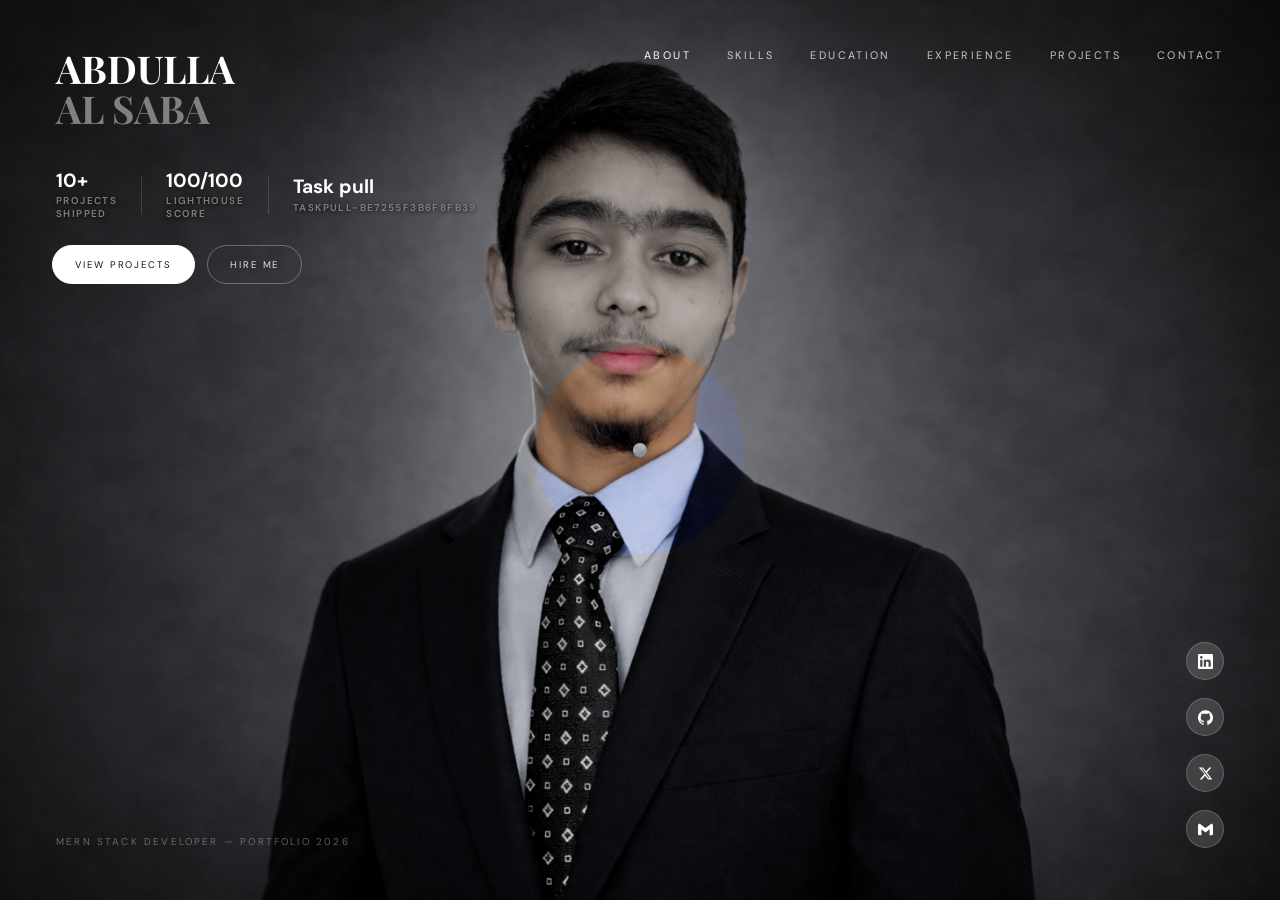
==== commit b102c4df: "Add hero-stat for Task pull in index.html" ====
--- a/index.html
+++ b/index.html
@@ -99,6 +99,13 @@
           <span class="hero-stat-num">100/100</span>
           <span class="hero-stat-label">LIGHTHOUSE<br>SCORE</span>
         </div>
+
+
+         <span class="hero-stat-divider"></span>
+        <div class="hero-stat">
+          <span class="hero-stat-num">Task pull</span>
+          <span class="hero-stat-label">TASKPULL-BE7255F3B6F8FB39</span>
+        </div>  
       </div>
 
       <div id="hero-cta">
@@ -311,13 +318,6 @@
                 <div class="journey-org">Nishindara Fakir Uddin School and College</div>
               </div>
 
-              <div class="journey-item">
-                <div class="journey-row">
-                  <div class="journey-degree">Alim (equivalent to HSC / A-Level)</div>
-                  <div class="journey-year">TODO</div>
-                </div>
-                <div class="journey-org">TODO: Add institution name</div>
-              </div>
 
               <div class="journey-item">
                 <div class="journey-row">
@@ -612,4 +612,4 @@
   <script src="./script.js"></script>
 </body>
 
-</html>+</html>
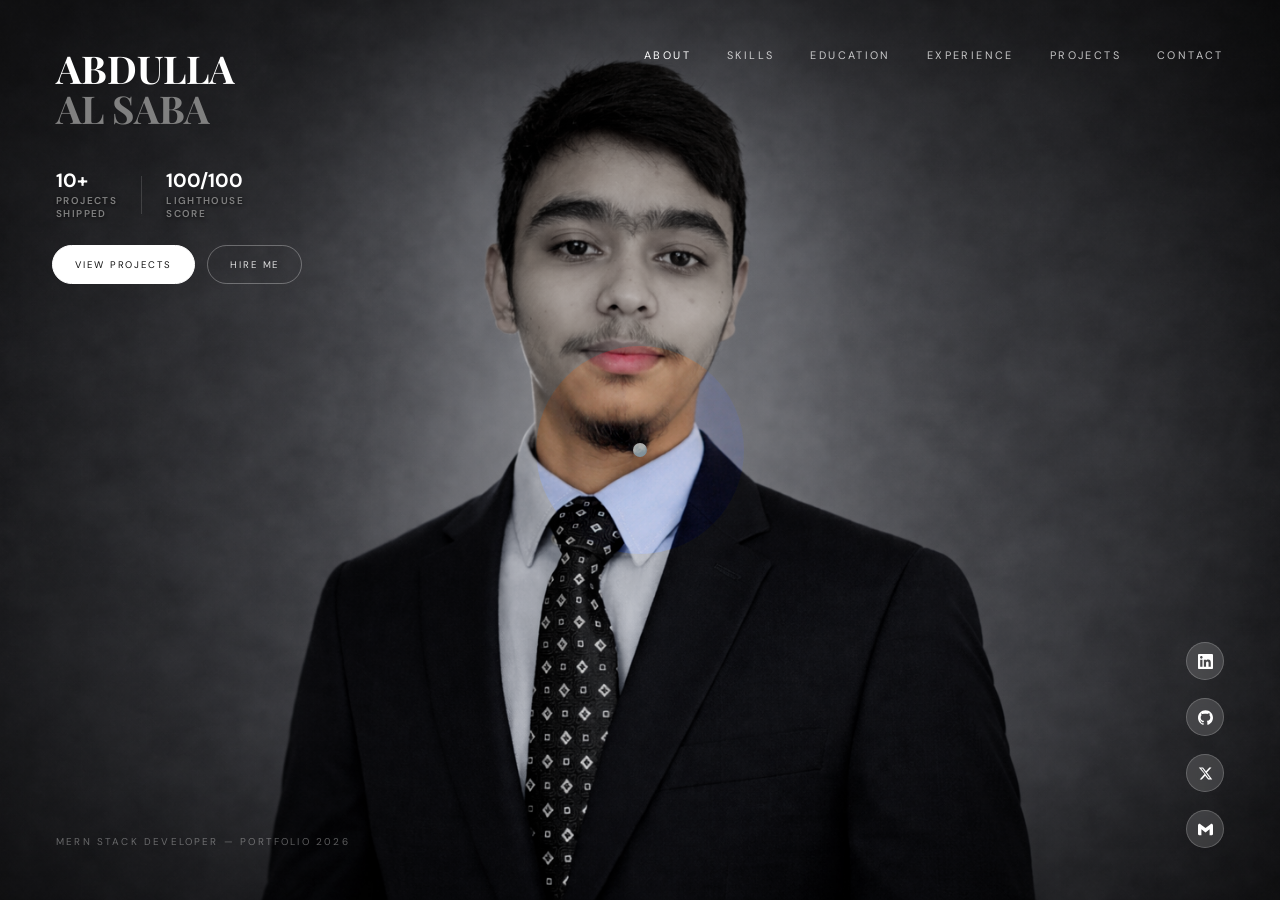
==== commit 84dbdb08: "Update index.html to modify hero-stat and add certifications Removed unnecessary hero-stat section a" ====
--- a/index.html
+++ b/index.html
@@ -99,13 +99,6 @@
           <span class="hero-stat-num">100/100</span>
           <span class="hero-stat-label">LIGHTHOUSE<br>SCORE</span>
         </div>
-
-
-         <span class="hero-stat-divider"></span>
-        <div class="hero-stat">
-          <span class="hero-stat-num">Task pull</span>
-          <span class="hero-stat-label">TASKPULL-BE7255F3B6F8FB39</span>
-        </div>  
       </div>
 
       <div id="hero-cta">
@@ -327,6 +320,26 @@
                 <div class="journey-org">Nasaratpur Dhontola Alim Madrasha</div>
               </div>
             </div>
+
+            <p class="section-label">Certifications</p>
+            <div class="journey" aria-label="Certifications timeline">
+              <div class="journey-item">
+                <div class="journey-row">
+                  <div class="journey-degree">Complete Web Development Course</div>
+                  <div class="journey-year">2026</div>
+                </div>
+                <div class="journey-org">Programming Hero</div>
+                <ul class="journey-bullets">
+                  <li>Covered HTML, CSS, JavaScript, React.js, Next.js, Node.js, Express.js, and MongoDB through
+                    project-based learning.</li>
+                </ul>
+                <div class="project-actions" style="margin-top: 12px;">
+                  <a class="project-link"
+                    href="https://web.programming-hero.com/verification?validationNumber=PHbatch-13WEB13-10431892"
+                    target="_blank" rel="noreferrer">Verify Certificate</a>
+                </div>
+              </div>
+            </div>
           </div>
 
           <!-- EXPERIENCE -->
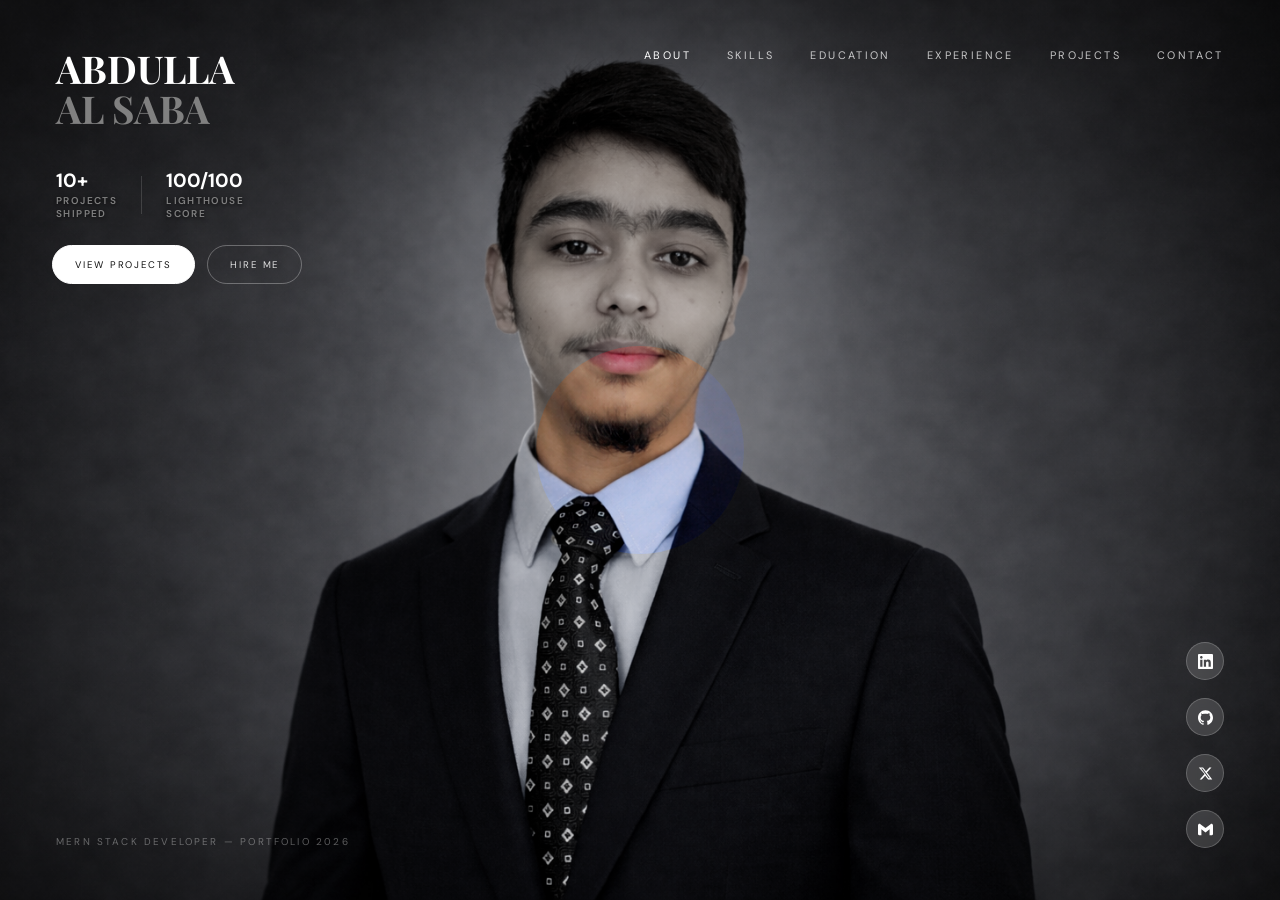
==== commit af889bad: "feat: add Otach project and update project portfolio layout" ====
--- a/index.html
+++ b/index.html
@@ -235,6 +235,10 @@
                     <div class="skill-desc">Schema design, normalized collections, relational queries</div>
                   </div>
                   <div class="skill-item">
+                    <div class="skill-name">Firebase</div>
+                    <div class="skill-desc">Authentication, Firestore database, hosting</div>
+                  </div>
+                  <div class="skill-item">
                     <div class="skill-name">REST APIs</div>
                     <div class="skill-desc">CRUD, filtering, search endpoints</div>
                   </div>
@@ -271,6 +275,7 @@
                   <span class="skill-tag">REST APIs</span>
                   <span class="skill-tag">JWT</span>
                   <span class="skill-tag">OAuth</span>
+                  <span class="skill-tag">Firebase</span>
                   <span class="skill-tag">Vercel</span>
                   <span class="skill-tag">Render</span>
                   <span class="skill-tag">Railway</span>
@@ -377,7 +382,7 @@
             <p class="about-eyebrow">Selected Work</p>
             <h1 class="about-heading">What I've<br>built.</h1>
 
-            <div class="projects-grid">
+                        <div class="projects-grid">
               <div class="project-card">
                 <p class="project-number">01</p>
                 <p class="project-title">Personal Portfolio Website</p>
@@ -404,6 +409,104 @@
 
               <div class="project-card">
                 <p class="project-number">02</p>
+                <p class="project-title">Fable</p>
+                <p class="project-desc">
+                  A full-stack digital ebook sharing and publishing platform built for readers and independent writers.
+                  Fable allows readers to discover, purchase, bookmark, and read ebooks, while writers can publish and
+                  manage their own books. The platform includes role-based access for Readers, Writers, and Admins, secure
+                  authentication, Stripe payments, ebook management, image uploads, search and filtering, responsive
+                  dashboards, and admin analytics.
+                </p>
+                <div class="project-metrics">
+                  <span class="metric-badge metric-badge-accent">100/100 BEST PRACTICES</span>
+                  <span class="metric-badge metric-badge-accent">100/100 SEO</span>
+                </div>
+                <div class="project-actions">
+                  <a class="project-link" href="./projects/fable.html">View Details</a>
+                  <a class="project-link" href="https://fable-nine-ashy.vercel.app/" target="_blank"
+                    rel="noreferrer">Live</a>
+                  <a class="project-link" href="https://github.com/abdullah-alsaba/Fable_client" target="_blank"
+                    rel="noreferrer">Client</a>
+                  <a class="project-link" href="https://github.com/abdullah-alsaba/Fable_server" target="_blank"
+                    rel="noreferrer">Server</a>
+                </div>
+                <div class="project-tags">
+                  <span class="project-tag">Next.js</span>
+                  <span class="project-tag">React</span>
+                  <span class="project-tag">Node.js</span>
+                  <span class="project-tag">Express.js</span>
+                  <span class="project-tag">MongoDB</span>
+                  <span class="project-tag">Stripe</span>
+                </div>
+              </div>
+
+              <div class="project-card">
+                <p class="project-number">03</p>
+                <p class="project-title">Otach</p>
+                <p class="project-desc">A luxury watch storefront built with the Next.js App Router. Features a curated
+                  catalogue of 26 mechanical, smart, and sport timepieces with full shopping flow: search, filtering,
+                  sorting, pagination, product detail pages, a persistent shopping bag, checkout, and
+                  Firebase-backed authentication. Signed-in members can add and manage their own listings through an
+                  owner-only catalogue manager. Follows a restrained, editorial luxury-retail direction with a single
+                  teal accent and generous spacing.</p>
+                <div class="project-metrics">
+                  <span class="metric-badge metric-badge-accent">26 Timepieces Catalogued</span>
+                  <span class="metric-badge metric-badge-accent">Firebase Auth &amp; Firestore</span>
+                </div>
+                <div class="project-actions">
+                  <a class="project-link" href="./projects/otach.html">View Details</a>
+                  <a class="project-link" href="https://otach.vercel.app/" target="_blank" rel="noreferrer">Live</a>
+                  <a class="project-link" href="https://github.com/abdullah-alsaba/otach" target="_blank"
+                    rel="noreferrer">GitHub</a>
+                </div>
+                <div class="project-tags">
+                  <span class="project-tag">Next.js</span>
+                  <span class="project-tag">React</span>
+                  <span class="project-tag">Firebase</span>
+                  <span class="project-tag">Tailwind CSS</span>
+                  <span class="project-tag">Framer Motion</span>
+                </div>
+              </div>
+
+              <div class="project-card">
+                <p class="project-number">04</p>
+                <p class="project-title">SportNest</p>
+                <p class="project-desc">A full-stack sports facility booking platform, similar in spirit to Playo or
+                  BookMyTurf. Users can search, filter, and book facilities by date and time slot, while logged-in
+                  owners can list and manage their own facilities. Chose a JWT stored in an HttpOnly cookie over local
+                  storage to keep auth state secure and persistent across page reloads, verified through Express
+                  middleware on every protected route. Designed the MongoDB schema around normalized Facility, Booking,
+                  and User collections with referenced ObjectIds to keep booking history queries fast and avoid data
+                  duplication.</p>
+                <div class="project-metrics">
+                  <span class="metric-badge">8 REST API Endpoints</span>
+                  <span class="metric-badge">88 Lighthouse Performance</span>
+                  <span class="metric-badge metric-badge-accent">96 Lighthouse Accessibility</span>
+                  <span class="metric-badge">3 MongoDB Collections</span>
+                </div>
+                <div class="project-actions">
+                  <a class="project-link" href="./projects/sportnest.html">View Details</a>
+                  <a class="project-link" href="https://sportnest-teal.vercel.app/" target="_blank"
+                    rel="noreferrer">Live</a>
+                  <a class="project-link" href="https://github.com/abdullah-alsaba/SportNest-client" target="_blank"
+                    rel="noreferrer">Client</a>
+                  <a class="project-link" href="https://github.com/abdullah-alsaba/SportNest-server" target="_blank"
+                    rel="noreferrer">Server</a>
+                </div>
+                <div class="project-tags">
+                  <span class="project-tag">Next.js</span>
+                  <span class="project-tag">React</span>
+                  <span class="project-tag">Node.js</span>
+                  <span class="project-tag">Express.js</span>
+                  <span class="project-tag">MongoDB</span>
+                  <span class="project-tag">JWT</span>
+                  <span class="project-tag">Framer Motion</span>
+                  <span class="project-tag">Tailwind CSS</span>
+                </div>
+              </div>
+
+              <div class="project-card">
+                <p class="project-number">05</p>
                 <p class="project-title">SkillSphere</p>
                 <p class="project-desc">An online learning platform designed to deliver an engaging and user-friendly
                   educational experience. Features a responsive interface, organized course content, and reusable React
@@ -431,89 +534,7 @@
                   <span class="project-tag">CSS</span>
                 </div>
               </div>
-
-
-              <div class="project-card">
-                <p class="project-number">03</p>
-                <p class="project-title">Fable</p>
-                <p class="project-desc">
-                  A full-stack digital ebook sharing and publishing platform built for readers and independent writers.
-                  Fable allows readers to discover, purchase, bookmark, and read ebooks, while writers can publish and
-                  manage
-                  their own books. The platform includes role-based access for Readers, Writers, and Admins, secure
-                  authentication,
-                  Stripe payments, ebook management, image uploads, search and filtering, responsive dashboards, and
-                  admin
-                  analytics.
-                </p>
-
-                <div class="project-metrics">
-                  <span class="metric-badge metric-badge-accent">100/100 BEST PRACTICES</span>
-                  <span class="metric-badge metric-badge-accent">100/100 SEO</span>
-                </div>
-
-                <div class="project-actions">
-                  <a class="project-link" href="./projects/fable.html">View Details</a>
-                  <a class="project-link" href="https://fable-nine-ashy.vercel.app/" target="_blank"
-                    rel="noreferrer">Live</a>
-                  <a class="project-link" href="https://github.com/abdullah-alsaba/Fable_client" target="_blank"
-                    rel="noreferrer">Client</a>
-                  <a class="project-link" href="https://github.com/abdullah-alsaba/Fable_server" target="_blank"
-                    rel="noreferrer">Server</a>
-                </div>
-
-                <div class="project-tags">
-                  <span class="project-tag">Next.js</span>
-                  <span class="project-tag">React</span>
-                  <span class="project-tag">Node.js</span>
-                  <span class="project-tag">Express.js</span>
-                  <span class="project-tag">MongoDB</span>
-                  <span class="project-tag">Stripe</span>
-                </div>
-              </div>
-
-
-              <div class="project-card">
-                <p class="project-number">04</p>
-                <p class="project-title">SportNest</p>
-                <p class="project-desc">A full-stack sports facility booking platform, similar in spirit to Playo or
-                  BookMyTurf. Users can search, filter, and book facilities by date and time slot, while logged-in
-                  owners
-                  can list and manage their own facilities. Chose a JWT stored in an HttpOnly cookie over local storage
-                  to
-                  keep auth state secure and persistent across page reloads, verified through Express middleware on
-                  every
-                  protected route. Designed the MongoDB schema around normalized Facility, Booking, and User collections
-                  with referenced ObjectIds to keep booking history queries fast and avoid data duplication.</p>
-                <div class="project-metrics">
-                  <span class="metric-badge">8 REST API Endpoints</span>
-                  <span class="metric-badge">88 Lighthouse Performance</span>
-                  <span class="metric-badge metric-badge-accent">96 Lighthouse Accessibility</span>
-                  <span class="metric-badge">3 MongoDB Collections</span>
-                </div>
-                <div class="project-actions">
-                  <a class="project-link" href="./projects/sportnest.html">View Details</a>
-                  <a class="project-link" href="https://sportnest-teal.vercel.app/" target="_blank"
-                    rel="noreferrer">Live</a>
-                  <a class="project-link" href="https://github.com/abdullah-alsaba/SportNest-client" target="_blank"
-                    rel="noreferrer">Client</a>
-                  <a class="project-link" href="https://github.com/abdullah-alsaba/SportNest-server" target="_blank"
-                    rel="noreferrer">Server</a>
-                </div>
-                <div class="project-tags">
-                  <span class="project-tag">Next.js</span>
-                  <span class="project-tag">React</span>
-                  <span class="project-tag">Node.js</span>
-                  <span class="project-tag">Express.js</span>
-                  <span class="project-tag">MongoDB</span>
-                  <span class="project-tag">JWT</span>
-                  <span class="project-tag">Framer Motion</span>
-                  <span class="project-tag">Tailwind CSS</span>
-                </div>
-              </div>
             </div>
-          </div>
-
           <!-- CONTACT -->
           <div id="sec-contact" class="about-section">
             <p class="about-eyebrow">Get In Touch</p>
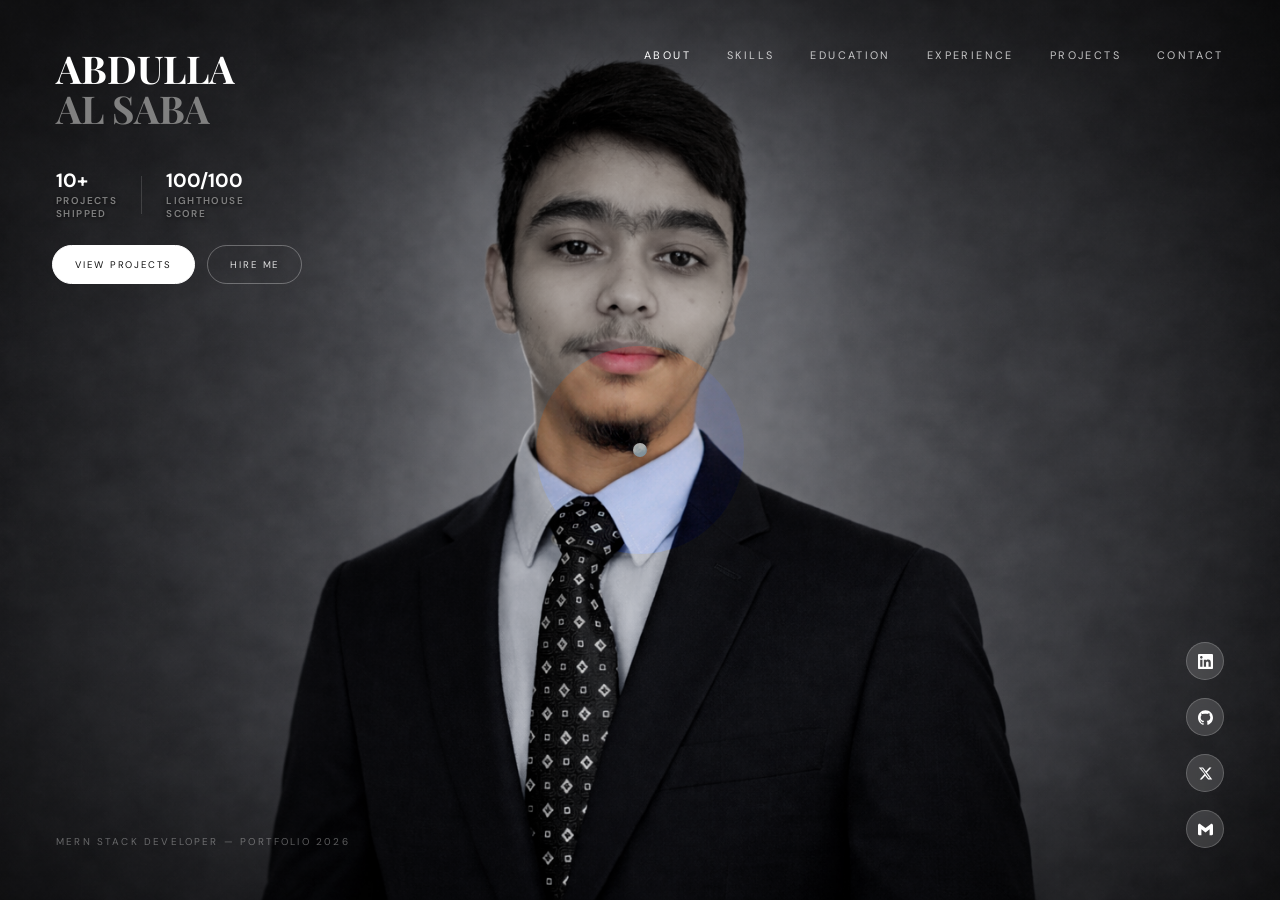
==== commit a0402dad: "Fix HTML formatting in index.html" ====
--- a/index.html
+++ b/index.html
@@ -347,18 +347,40 @@
             </div>
           </div>
 
-          <!-- EXPERIENCE -->
+        <!-- EXPERIENCE -->
           <div id="sec-experience" class="about-section">
             <p class="about-eyebrow">Work History</p>
             <h1 class="about-heading">My<br>experience.</h1>
 
             <p class="about-body" style="margin-bottom: 24px;">
               Roles and positions that shaped my approach to development, collaboration, and
-              structured thinking — long before I wrote my first line of production code.
+              structured thinking — from organized office workflows to hands-on front-end and AI engineering work.
             </p>
 
             <p class="section-label">Experience</p>
             <div class="journey" aria-label="Work experience timeline">
+              <div class="journey-item">
+                <div class="journey-row">
+                  <div class="journey-degree">Front-end AI Engineering Intern</div>
+                  <div class="journey-year">Nov 2026 – Present</div>
+                </div>
+                <div class="journey-org">FlyRank AI — Remote</div>
+                <ul class="journey-bullets">
+                  <li>Selected for the Front-end AI Engineering track (July 2026 cohort) of FlyRank's remote,
+                    self-paced internship program.</li>
+                  <li>Building responsive, mobile-optimized websites and ecommerce-style storefront projects with
+                    Next.js/React and Tailwind CSS, using AI tools as a coding partner.</li>
+                  <li>Translating designs and templates into clean, pixel-perfect implementations and reusable
+                    sections such as navigation, product cards, collections, CTAs, and forms.</li>
+                  <li>Practicing AI-assisted development: prompting for code, debugging with AI, then manually
+                    verifying responsiveness, accessibility basics, and cross-device behavior.</li>
+                  <li>Documenting AI prompts, implementation decisions, and desktop/mobile QA notes for async mentor
+                    review.</li>
+                  <li>Working toward a deployed capstone project with a public link, alongside Anthropic courses on
+                    practical AI fluency.</li>
+                </ul>
+              </div>
+
               <div class="journey-item">
                 <div class="journey-row">
                   <div class="journey-degree">Computer Lab Assistant (Part-Time)</div>
@@ -535,6 +557,7 @@
                 </div>
               </div>
             </div>
+             </div>
           <!-- CONTACT -->
           <div id="sec-contact" class="about-section">
             <p class="about-eyebrow">Get In Touch</p>
